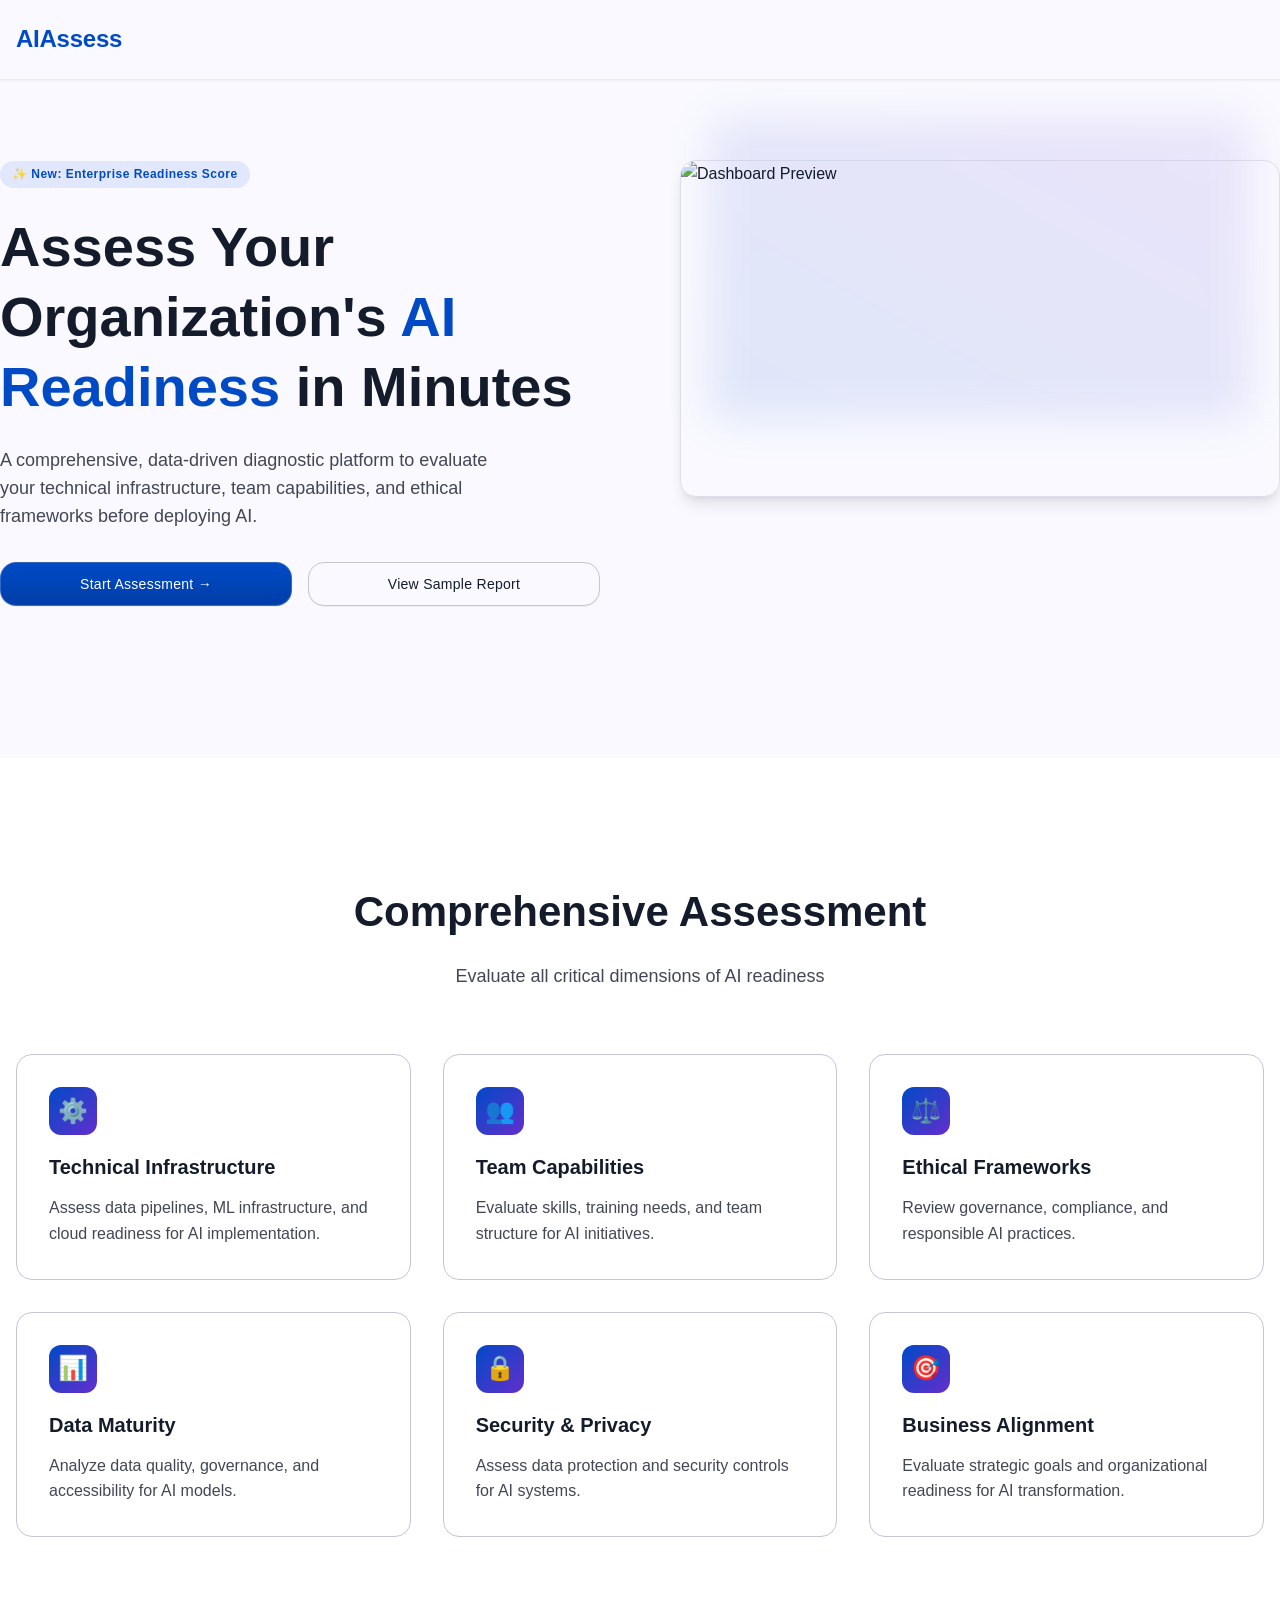
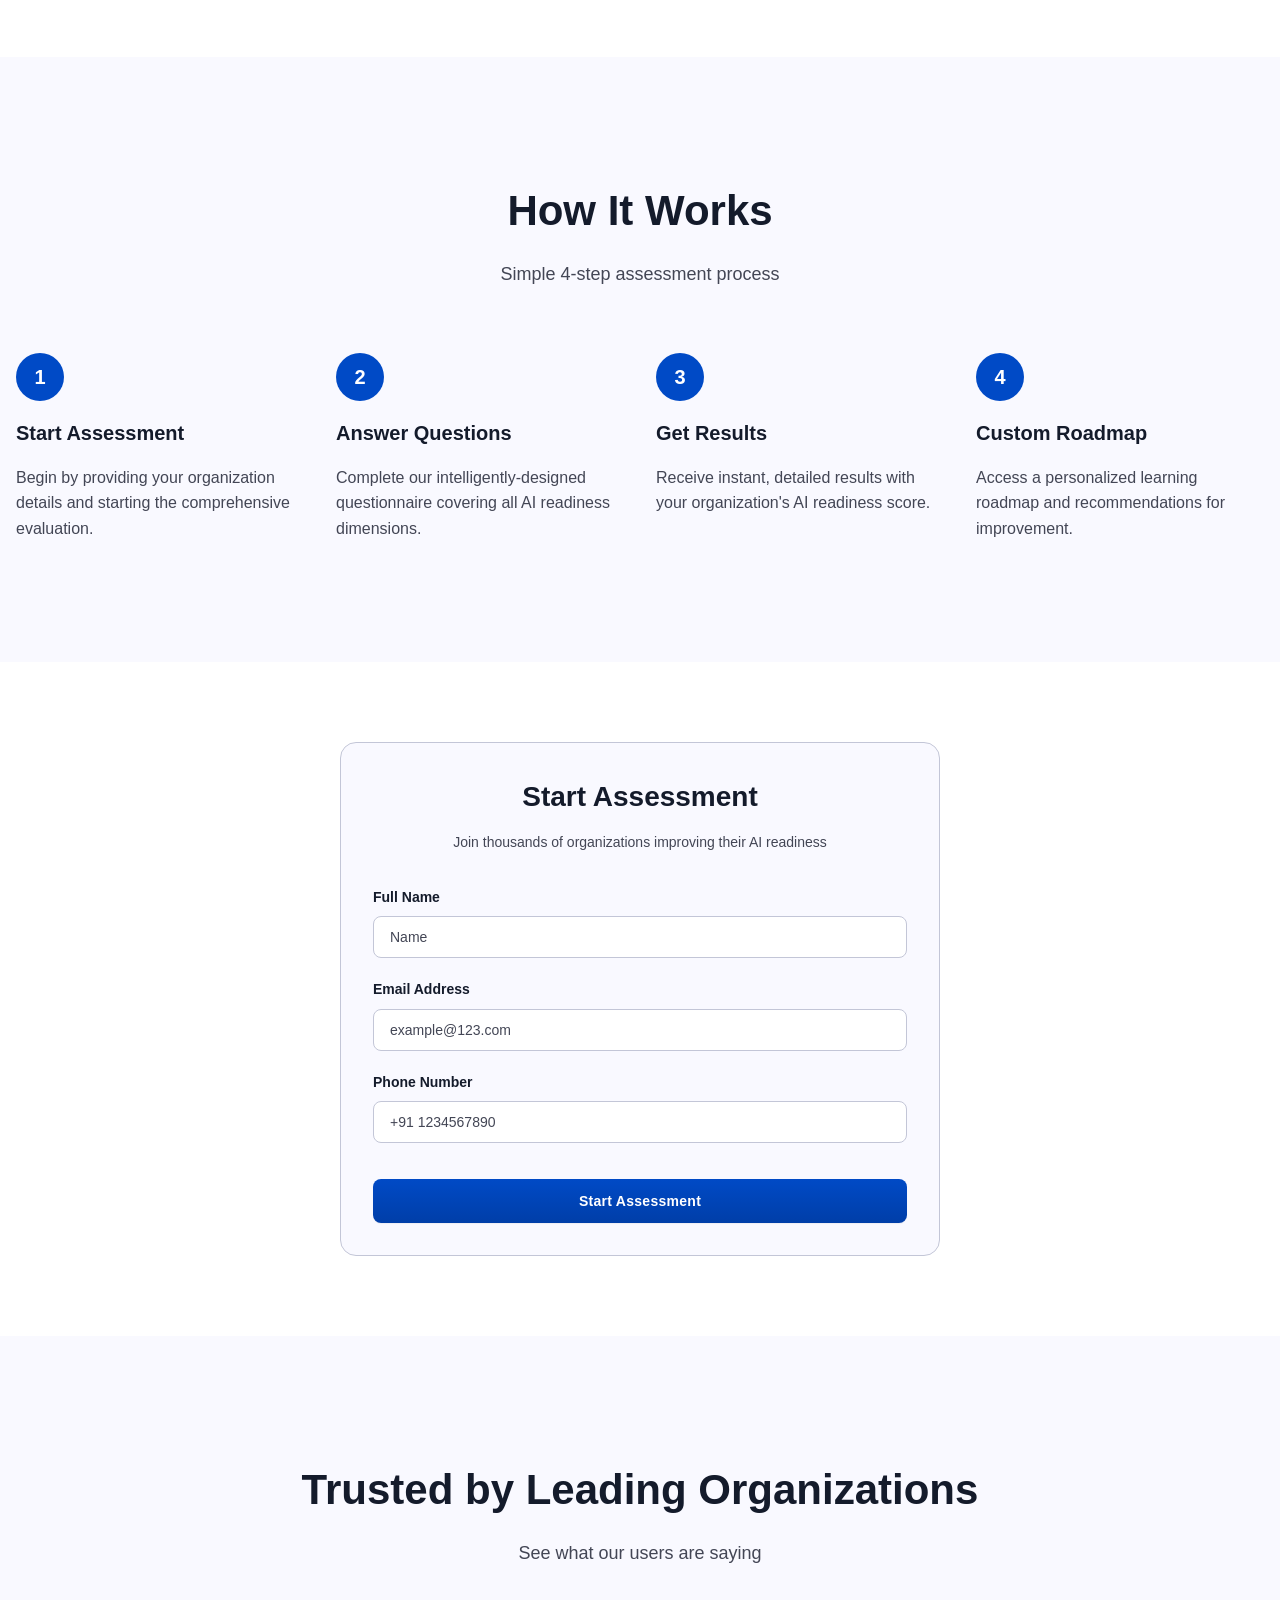
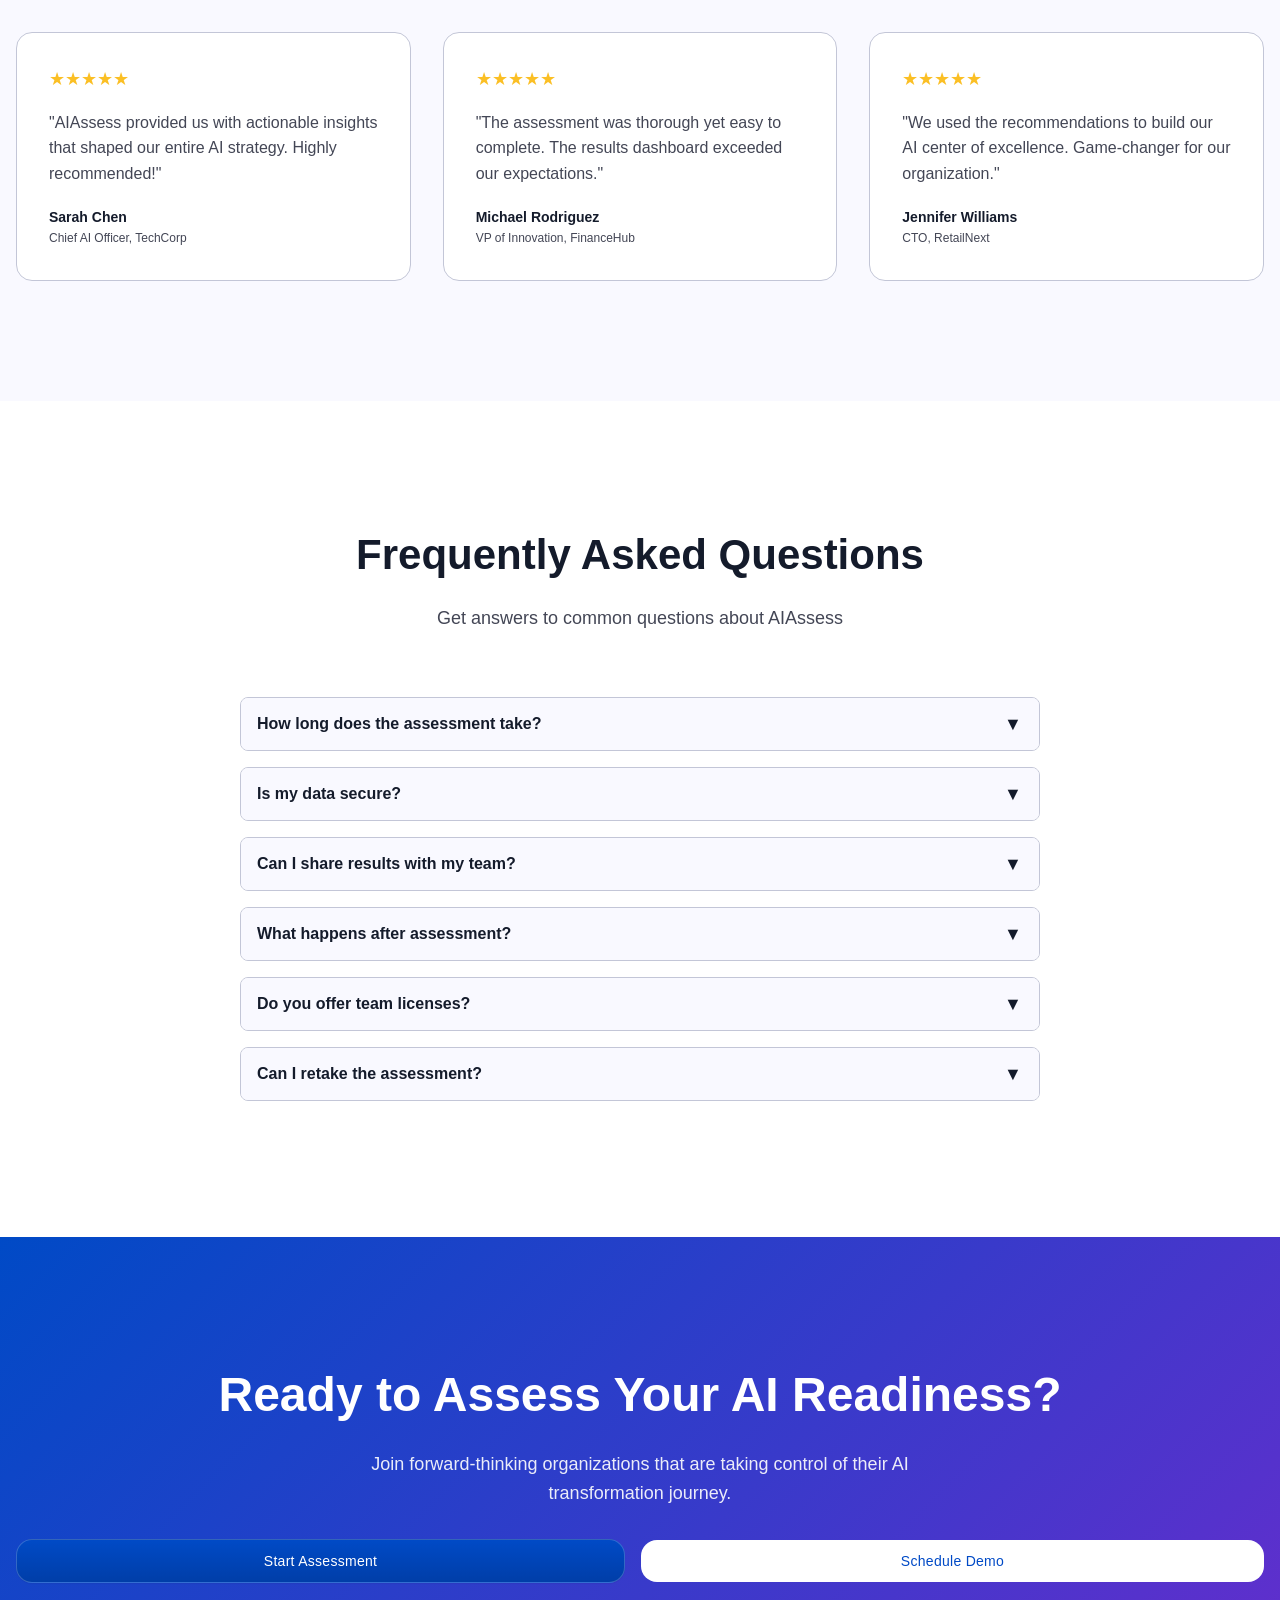
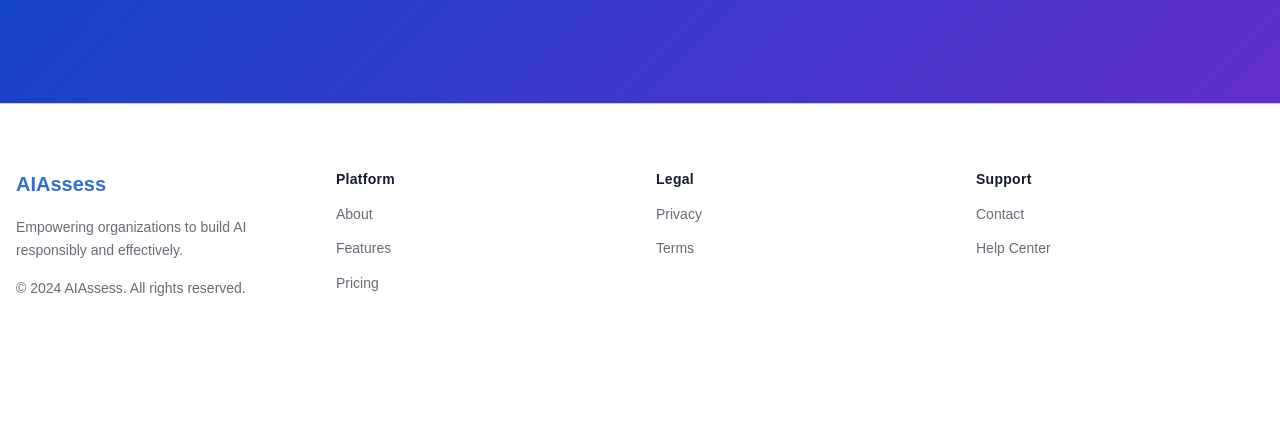
==== index.html @ b6bee6cc "Update index.html" ====
<!DOCTYPE html>
<html lang="en">
<head>
    <meta charset="UTF-8">
    <meta name="viewport" content="width=device-width, initial-scale=1.0">
    <title>AIAssess - AI Readiness Assessment Platform</title>
    <style>
        * {
            margin: 0;
            padding: 0;
            box-sizing: border-box;
        }

        :root {
            --primary: #004ac6;
            --primary-dark: #003ea8;
            --secondary: #632ecd;
            --text-dark: #141b2b;
            --text-muted: #434655;
            --bg-light: #f9f9ff;
            --bg-white: #ffffff;
            --border-light: #c3c6d7;
            --success: #10b981;
            --warning: #f59e0b;
            --error: #ef4444;
        }

        html {
            scroll-behavior: smooth;
        }

        body {
            font-family: -apple-system, BlinkMacSystemFont, 'Segoe UI', 'Inter', sans-serif;
            line-height: 1.6;
            color: var(--text-dark);
            background: linear-gradient(90deg, var(--bg-light) 0%, var(--bg-light) 100%), 
                        linear-gradient(90deg, var(--bg-white) 0%, var(--bg-white) 100%);
            overflow-x: hidden;
        }

        nav {
            position: fixed;
            top: 0;
            left: 0;
            right: 0;
            height: 80px;
            display: flex;
            align-items: center;
            justify-content: space-between;
            padding: 0 16px;
            background: rgba(249, 249, 255, 0.8);
            backdrop-filter: blur(12px);
            border-bottom: 1px solid rgba(195, 198, 215, 0.3);
            box-shadow: 0px 1px 2px 0px rgba(0, 0, 0, 0.05);
            z-index: 1000;
        }

        .nav-logo {
            font-size: 24px;
            font-weight: 700;
            color: var(--primary);
            text-decoration: none;
            letter-spacing: -0.24px;
        }

        .nav-menu-btn {
            background: none;
            border: none;
            width: 34px;
            height: 34px;
            cursor: pointer;
            display: flex;
            align-items: center;
            justify-content: center;
            padding: 8px;
        }

        .nav-menu-btn svg {
            width: 18px;
            height: 12px;
            stroke: var(--text-dark);
            stroke-width: 2;
        }

        @media (min-width: 768px) {
            .nav-menu-btn {
                display: none;
            }
        }

        .hero {
            padding-top: 140px;
            padding-bottom: 80px;
            max-width: 1280px;
            margin: 0 auto;
            display: flex;
            flex-direction: column;
            gap: 64px;
        }

        .hero-content {
            padding: 0 16px;
        }

        .hero-badge {
            display: inline-flex;
            align-items: center;
            gap: 8px;
            background: #e1e8fd;
            border-radius: 9999px;
            padding: 4px 12px;
            margin-bottom: 24px;
            font-size: 12px;
            font-weight: 600;
            color: var(--primary);
            letter-spacing: 0.48px;
        }

        .hero-title {
            font-size: 36px;
            font-weight: 700;
            line-height: 1.25;
            margin-bottom: 24px;
            color: var(--text-dark);
        }

        .hero-title .highlight {
            color: var(--primary);
        }

        .hero-description {
            font-size: 18px;
            line-height: 1.56;
            color: var(--text-muted);
            margin-bottom: 32px;
            max-width: 512px;
        }

        .hero-buttons {
            display: flex;
            flex-direction: column;
            gap: 16px;
            margin-bottom: 32px;
        }

        .btn {
            display: inline-flex;
            align-items: center;
            justify-content: center;
            gap: 8px;
            padding: 13px 24px;
            border-radius: 16px;
            font-size: 14px;
            font-weight: 500;
            border: none;
            cursor: pointer;
            text-decoration: none;
            transition: all 0.3s ease;
            letter-spacing: 0.28px;
            white-space: nowrap;
        }

        .btn-primary {
            background: linear-gradient(180deg, var(--primary) 0%, var(--primary-dark) 100%);
            color: white;
            border: 1px solid rgba(255, 255, 255, 0.2);
            box-shadow: 0px 1px 1px rgba(0, 0, 0, 0.05);
        }

        .btn-primary:hover {
            transform: translateY(-2px);
            box-shadow: 0px 4px 12px rgba(0, 74, 198, 0.3);
        }

        .btn-secondary {
            background: var(--bg-light);
            color: var(--text-dark);
            border: 1px solid var(--border-light);
            box-shadow: 0px 1px 1px rgba(0, 0, 0, 0.05);
        }

        .btn-secondary:hover {
            background: var(--bg-white);
            border-color: var(--primary);
        }

        .hero-preview {
            position: relative;
            padding: 0 16px;
        }

        .preview-blur {
            position: absolute;
            top: -40px;
            left: 50%;
            transform: translateX(-50%);
            width: 90%;
            height: 300px;
            background: linear-gradient(29.3deg, rgba(0, 74, 198, 0.1) 0%, rgba(99, 46, 205, 0.1) 100%);
            border-radius: 16px;
            filter: blur(20px);
            z-index: 0;
        }

        .preview-image {
            position: relative;
            z-index: 1;
            border: 1px solid rgba(195, 198, 215, 0.5);
            border-radius: 16px;
            overflow: hidden;
            box-shadow: 0px 10px 15px -3px rgba(0, 0, 0, 0.1),
                        0px 4px 6px -4px rgba(0, 0, 0, 0.1);
            width: 100%;
            aspect-ratio: 358 / 200.86;
        }

        .preview-image img {
            width: 100%;
            height: 100%;
            object-fit: cover;
        }

        @media (min-width: 768px) {
            .hero-title {
                font-size: 48px;
            }

            .hero-description {
                font-size: 18px;
            }

            .hero-buttons {
                flex-direction: row;
                width: 100%;
            }

            .btn {
                flex: 1;
            }

            .hero {
                padding-top: 160px;
                padding-bottom: 120px;
            }
        }

        @media (min-width: 1024px) {
            .hero-title {
                font-size: 56px;
            }

            .hero {
                flex-direction: row;
                gap: 80px;
                align-items: flex-start;
            }

            .hero-content {
                flex: 1;
                padding: 0;
            }

            .hero-preview {
                flex: 1;
                padding: 0;
            }
        }

        .features {
            padding: 80px 16px;
            max-width: 1280px;
            margin: 0 auto;
            background: var(--bg-white);
        }

        .section-title {
            font-size: 36px;
            font-weight: 700;
            text-align: center;
            margin-bottom: 16px;
            color: var(--text-dark);
        }

        .section-subtitle {
            font-size: 18px;
            color: var(--text-muted);
            text-align: center;
            margin-bottom: 64px;
        }

        .features-grid {
            display: grid;
            grid-template-columns: 1fr;
            gap: 32px;
        }

        .feature-card {
            padding: 32px;
            border: 1px solid var(--border-light);
            border-radius: 16px;
            background: var(--bg-white);
            transition: all 0.3s ease;
        }

        .feature-card:hover {
            border-color: var(--primary);
            box-shadow: 0px 10px 30px rgba(0, 74, 198, 0.15);
        }

        .feature-icon {
            width: 48px;
            height: 48px;
            background: linear-gradient(135deg, var(--primary) 0%, var(--secondary) 100%);
            border-radius: 12px;
            display: flex;
            align-items: center;
            justify-content: center;
            color: white;
            font-size: 24px;
            margin-bottom: 16px;
        }

        .feature-title {
            font-size: 20px;
            font-weight: 700;
            margin-bottom: 12px;
            color: var(--text-dark);
        }

        .feature-description {
            font-size: 16px;
            line-height: 1.6;
            color: var(--text-muted);
        }

        @media (min-width: 768px) {
            .features-grid {
                grid-template-columns: repeat(2, 1fr);
            }

            .section-title {
                font-size: 42px;
            }

            .features {
                padding: 120px 16px;
            }
        }

        @media (min-width: 1024px) {
            .features-grid {
                grid-template-columns: repeat(3, 1fr);
            }
        }

        .how-it-works {
            padding: 80px 16px;
            max-width: 1280px;
            margin: 0 auto;
            background: var(--bg-light);
        }

        .steps-grid {
            display: grid;
            grid-template-columns: 1fr;
            gap: 32px;
        }

        .step {
            display: flex;
            flex-direction: column;
            gap: 16px;
        }

        .step-number {
            display: flex;
            align-items: center;
            justify-content: center;
            width: 48px;
            height: 48px;
            background: var(--primary);
            color: white;
            font-weight: 700;
            font-size: 20px;
            border-radius: 50%;
        }

        .step-title {
            font-size: 20px;
            font-weight: 700;
            color: var(--text-dark);
        }

        .step-description {
            font-size: 16px;
            color: var(--text-muted);
            line-height: 1.6;
        }

        @media (min-width: 768px) {
            .steps-grid {
                grid-template-columns: repeat(2, 1fr);
            }

            .how-it-works {
                padding: 120px 16px;
            }
        }

        @media (min-width: 1024px) {
            .steps-grid {
                grid-template-columns: repeat(4, 1fr);
            }
        }

        .assessment-form-section {
            padding: 80px 16px;
            max-width: 1280px;
            margin: 0 auto;
            background: var(--bg-white);
        }

        .form-wrapper {
            background: var(--bg-light);
            border: 1px solid var(--border-light);
            border-radius: 16px;
            padding: 32px;
            max-width: 600px;
            margin: 0 auto;
        }

        .form-title {
            font-size: 28px;
            font-weight: 700;
            margin-bottom: 12px;
            color: var(--text-dark);
            text-align: center;
        }

        .form-description {
            font-size: 14px;
            color: var(--text-muted);
            text-align: center;
            margin-bottom: 32px;
        }

        .form-group {
            margin-bottom: 20px;
        }

        .form-label {
            display: block;
            font-size: 14px;
            font-weight: 600;
            margin-bottom: 8px;
            color: var(--text-dark);
        }

        .form-input {
            width: 100%;
            padding: 12px 16px;
            border: 1px solid var(--border-light);
            border-radius: 8px;
            font-size: 14px;
            font-family: inherit;
            transition: all 0.3s ease;
            background: var(--bg-white);
            color: var(--text-dark);
        }

        .form-input:focus {
            outline: none;
            border-color: var(--primary);
            box-shadow: 0 0 0 3px rgba(0, 74, 198, 0.1);
        }

        .form-input::placeholder {
            color: var(--text-muted);
        }

        .form-submit {
            width: 100%;
            padding: 14px 24px;
            background: linear-gradient(180deg, var(--primary) 0%, var(--primary-dark) 100%);
            color: white;
            border: none;
            border-radius: 8px;
            font-size: 14px;
            font-weight: 600;
            cursor: pointer;
            transition: all 0.3s ease;
            margin-top: 16px;
            letter-spacing: 0.28px;
        }

        .form-submit:hover:not(:disabled) {
            transform: translateY(-2px);
            box-shadow: 0px 4px 12px rgba(0, 74, 198, 0.3);
        }

        .form-submit:disabled {
            opacity: 0.6;
            cursor: not-allowed;
        }

        .form-message {
            margin-top: 20px;
            padding: 12px 16px;
            border-radius: 8px;
            text-align: center;
            font-size: 14px;
            display: none;
        }

        .form-message.success {
            background: #d1fae5;
            color: #065f46;
            border: 1px solid #6ee7b7;
            display: block;
        }

        .form-message.error {
            background: #fee2e2;
            color: #991b1b;
            border: 1px solid #fca5a5;
            display: block;
        }

        .testimonials {
            padding: 80px 16px;
            max-width: 1280px;
            margin: 0 auto;
            background: var(--bg-light);
        }

        .testimonials-grid {
            display: grid;
            grid-template-columns: 1fr;
            gap: 32px;
        }

        .testimonial-card {
            background: var(--bg-white);
            border: 1px solid var(--border-light);
            border-radius: 16px;
            padding: 32px;
        }

        .testimonial-stars {
            color: #fbbf24;
            font-size: 18px;
            margin-bottom: 16px;
        }

        .testimonial-text {
            font-size: 16px;
            line-height: 1.6;
            color: var(--text-muted);
            margin-bottom: 20px;
        }

        .testimonial-author {
            font-weight: 700;
            color: var(--text-dark);
            font-size: 14px;
        }

        .testimonial-role {
            font-size: 12px;
            color: var(--text-muted);
        }

        @media (min-width: 768px) {
            .testimonials-grid {
                grid-template-columns: repeat(2, 1fr);
            }

            .testimonials {
                padding: 120px 16px;
            }
        }

        @media (min-width: 1024px) {
            .testimonials-grid {
                grid-template-columns: repeat(3, 1fr);
            }
        }

        .faq {
            padding: 80px 16px;
            max-width: 1280px;
            margin: 0 auto;
            background: var(--bg-white);
        }

        .faq-grid {
            max-width: 800px;
            margin: 0 auto;
        }

        .faq-item {
            margin-bottom: 16px;
            border: 1px solid var(--border-light);
            border-radius: 8px;
            overflow: hidden;
        }

        .faq-question {
            width: 100%;
            padding: 16px;
            background: var(--bg-light);
            border: none;
            cursor: pointer;
            font-size: 16px;
            font-weight: 600;
            text-align: left;
            color: var(--text-dark);
            display: flex;
            justify-content: space-between;
            align-items: center;
            transition: all 0.3s ease;
        }

        .faq-question:hover {
            background: var(--bg-white);
            color: var(--primary);
        }

        .faq-toggle {
            width: 20px;
            height: 20px;
            display: flex;
            align-items: center;
            justify-content: center;
            font-size: 18px;
            transition: transform 0.3s ease;
        }

        .faq-item.open .faq-toggle {
            transform: rotate(180deg);
        }

        .faq-answer {
            padding: 0 16px;
            max-height: 0;
            overflow: hidden;
            transition: max-height 0.3s ease;
            background: var(--bg-white);
        }

        .faq-item.open .faq-answer {
            padding: 16px;
            max-height: 500px;
        }

        .faq-answer p {
            color: var(--text-muted);
            line-height: 1.6;
            font-size: 14px;
        }

        @media (min-width: 768px) {
            .faq {
                padding: 120px 16px;
            }
        }

        .final-cta {
            padding: 80px 16px;
            background: linear-gradient(135deg, var(--primary) 0%, var(--secondary) 100%);
            color: white;
            text-align: center;
        }

        .cta-title {
            font-size: 42px;
            font-weight: 700;
            margin-bottom: 16px;
        }

        .cta-description {
            font-size: 18px;
            margin-bottom: 32px;
            opacity: 0.9;
            max-width: 600px;
            margin-left: auto;
            margin-right: auto;
        }

        .cta-buttons {
            display: flex;
            flex-direction: column;
            gap: 16px;
            justify-content: center;
            align-items: center;
        }

        .btn-white {
            background: white;
            color: var(--primary);
            padding: 13px 32px;
        }

        .btn-white:hover {
            background: var(--bg-light);
        }

        @media (min-width: 768px) {
            .cta-buttons {
                flex-direction: row;
            }

            .final-cta {
                padding: 120px 16px;
            }

            .cta-title {
                font-size: 48px;
            }
        }

        footer {
            background: white;
            border-top: 1px solid var(--border-light);
            padding: 64px 16px;
        }

        .footer-container {
            max-width: 1280px;
            margin: 0 auto;
        }

        .footer-grid {
            display: grid;
            grid-template-columns: 1fr;
            gap: 32px;
            margin-bottom: 32px;
        }

        .footer-column h4 {
            font-size: 14px;
            font-weight: 700;
            color: var(--text-dark);
            margin-bottom: 12px;
            letter-spacing: 0.28px;
        }

        .footer-link {
            display: block;
            color: var(--text-muted);
            text-decoration: none;
            font-size: 14px;
            margin-bottom: 12px;
            opacity: 0.8;
            transition: all 0.3s ease;
        }

        .footer-link:hover {
            color: var(--primary);
        }

        .footer-company {
            margin-bottom: 32px;
        }

        .footer-logo {
            font-size: 20px;
            font-weight: 700;
            color: var(--primary);
            margin-bottom: 16px;
            opacity: 0.8;
        }

        .footer-description {
            font-size: 14px;
            color: var(--text-muted);
            opacity: 0.8;
            line-height: 1.6;
        }

        .footer-copyright {
            font-size: 14px;
            color: var(--text-muted);
            opacity: 0.8;
            margin-top: 16px;
        }

        @media (min-width: 768px) {
            .footer-grid {
                grid-template-columns: repeat(4, 1fr);
            }

            .footer-company {
                grid-column: 1;
            }

            footer {
                padding: 64px 16px;
            }
        }

        @media (max-width: 767px) {
            body {
                font-size: 14px;
            }

            .section-title {
                font-size: 28px;
            }

            .section-subtitle {
                font-size: 16px;
            }

            .feature-card,
            .testimonial-card {
                padding: 24px;
            }
        }
    </style>
</head>
<body>
    <nav>
        <a href="#" class="nav-logo">AIAssess</a>
        <button class="nav-menu-btn" onclick="toggleMenu()">
            <svg viewBox="0 0 24 24" fill="none" xmlns="http://www.w3.org/2000/svg">
                <path d="M3 6h18" stroke="currentColor"/>
                <path d="M3 12h18" stroke="currentColor"/>
                <path d="M3 18h18" stroke="currentColor"/>
            </svg>
        </button>
    </nav>

    <section class="hero">
        <div class="hero-content">
            <div class="hero-badge">
                ✨ New: Enterprise Readiness Score
            </div>
            <h1 class="hero-title">
                Assess Your Organization's <span class="highlight">AI Readiness</span> in Minutes
            </h1>
            <p class="hero-description">
                A comprehensive, data-driven diagnostic platform to evaluate your technical infrastructure, team capabilities, and ethical frameworks before deploying AI.
            </p>
            <div class="hero-buttons">
                <button class="btn btn-primary" onclick="scrollToForm()">
                    Start Assessment →
                </button>
                <button class="btn btn-secondary">View Sample Report</button>
            </div>
        </div>
        <div class="hero-preview">
            <div class="preview-blur"></div>
            <div class="preview-image">
                <img src="https://www.figma.com/api/mcp/asset/4d0fa0c1-a192-45c7-82ce-82b84a776b13.png" alt="Dashboard Preview" loading="lazy">
            </div>
        </div>
    </section>

    <section class="features">
        <h2 class="section-title">Comprehensive Assessment</h2>
        <p class="section-subtitle">Evaluate all critical dimensions of AI readiness</p>
        <div class="features-grid">
            <div class="feature-card">
                <div class="feature-icon">⚙️</div>
                <h3 class="feature-title">Technical Infrastructure</h3>
                <p class="feature-description">Assess data pipelines, ML infrastructure, and cloud readiness for AI implementation.</p>
            </div>
            <div class="feature-card">
                <div class="feature-icon">👥</div>
                <h3 class="feature-title">Team Capabilities</h3>
                <p class="feature-description">Evaluate skills, training needs, and team structure for AI initiatives.</p>
            </div>
            <div class="feature-card">
                <div class="feature-icon">⚖️</div>
                <h3 class="feature-title">Ethical Frameworks</h3>
                <p class="feature-description">Review governance, compliance, and responsible AI practices.</p>
            </div>
            <div class="feature-card">
                <div class="feature-icon">📊</div>
                <h3 class="feature-title">Data Maturity</h3>
                <p class="feature-description">Analyze data quality, governance, and accessibility for AI models.</p>
            </div>
            <div class="feature-card">
                <div class="feature-icon">🔒</div>
                <h3 class="feature-title">Security & Privacy</h3>
                <p class="feature-description">Assess data protection and security controls for AI systems.</p>
            </div>
            <div class="feature-card">
                <div class="feature-icon">🎯</div>
                <h3 class="feature-title">Business Alignment</h3>
                <p class="feature-description">Evaluate strategic goals and organizational readiness for AI transformation.</p>
            </div>
        </div>
    </section>

    <section class="how-it-works">
        <h2 class="section-title">How It Works</h2>
        <p class="section-subtitle">Simple 4-step assessment process</p>
        <div class="steps-grid">
            <div class="step">
                <div class="step-number">1</div>
                <h3 class="step-title">Start Assessment</h3>
                <p class="step-description">Begin by providing your organization details and starting the comprehensive evaluation.</p>
            </div>
            <div class="step">
                <div class="step-number">2</div>
                <h3 class="step-title">Answer Questions</h3>
                <p class="step-description">Complete our intelligently-designed questionnaire covering all AI readiness dimensions.</p>
            </div>
            <div class="step">
                <div class="step-number">3</div>
                <h3 class="step-title">Get Results</h3>
                <p class="step-description">Receive instant, detailed results with your organization's AI readiness score.</p>
            </div>
            <div class="step">
                <div class="step-number">4</div>
                <h3 class="step-title">Custom Roadmap</h3>
                <p class="step-description">Access a personalized learning roadmap and recommendations for improvement.</p>
            </div>
        </div>
    </section>

    <section class="assessment-form-section" id="assessment-form">
        <div class="form-wrapper">
            <h2 class="form-title">Start Assessment</h2>
            <p class="form-description">Join thousands of organizations improving their AI readiness</p>
            <form id="assessmentForm" onsubmit="handleFormSubmit(event)">
                <div class="form-group">
                    <label for="name" class="form-label">Full Name</label>
                    <input 
                        type="text" 
                        id="name" 
                        name="name" 
                        class="form-input" 
                        placeholder="Name" 
                        required
                    >
                </div>
                <div class="form-group">
                    <label for="email" class="form-label">Email Address</label>
                    <input 
                        type="email" 
                        id="email" 
                        name="email" 
                        class="form-input" 
                        placeholder="example@123.com" 
                        required
                    >
                </div>
                <div class="form-group">
                    <label for="phone" class="form-label">Phone Number</label>
                    <input 
                        type="tel" 
                        id="phone" 
                        name="phone" 
                        class="form-input" 
                        placeholder="+91 1234567890" 
                        required
                    >
                </div>
                <button type="submit" class="btn btn-primary form-submit" id="submitBtn">
                    Start Assessment
                </button>
            </form>
            <div class="form-message" id="formMessage"></div>
        </div>
    </section>

    <section class="testimonials">
        <h2 class="section-title">Trusted by Leading Organizations</h2>
        <p class="section-subtitle">See what our users are saying</p>
        <div class="testimonials-grid">
            <div class="testimonial-card">
                <div class="testimonial-stars">★★★★★</div>
                <p class="testimonial-text">"AIAssess provided us with actionable insights that shaped our entire AI strategy. Highly recommended!"</p>
                <div class="testimonial-author">Sarah Chen</div>
                <div class="testimonial-role">Chief AI Officer, TechCorp</div>
            </div>
            <div class="testimonial-card">
                <div class="testimonial-stars">★★★★★</div>
                <p class="testimonial-text">"The assessment was thorough yet easy to complete. The results dashboard exceeded our expectations."</p>
                <div class="testimonial-author">Michael Rodriguez</div>
                <div class="testimonial-role">VP of Innovation, FinanceHub</div>
            </div>
            <div class="testimonial-card">
                <div class="testimonial-stars">★★★★★</div>
                <p class="testimonial-text">"We used the recommendations to build our AI center of excellence. Game-changer for our organization."</p>
                <div class="testimonial-author">Jennifer Williams</div>
                <div class="testimonial-role">CTO, RetailNext</div>
            </div>
        </div>
    </section>

    <section class="faq">
        <h2 class="section-title">Frequently Asked Questions</h2>
        <p class="section-subtitle">Get answers to common questions about AIAssess</p>
        <div class="faq-grid">
            <div class="faq-item">
                <button class="faq-question" onclick="toggleFAQ(this)">
                    <span>How long does the assessment take?</span>
                    <span class="faq-toggle">▼</span>
                </button>
                <div class="faq-answer">
                    <p>The assessment typically takes 15-20 minutes to complete. You can save your progress and resume later if needed.</p>
                </div>
            </div>
            <div class="faq-item">
                <button class="faq-question" onclick="toggleFAQ(this)">
                    <span>Is my data secure?</span>
                    <span class="faq-toggle">▼</span>
                </button>
                <div class="faq-answer">
                    <p>Yes, we use enterprise-grade encryption and comply with GDPR, CCPA, and other data protection regulations.</p>
                </div>
            </div>
            <div class="faq-item">
                <button class="faq-question" onclick="toggleFAQ(this)">
                    <span>Can I share results with my team?</span>
                    <span class="faq-toggle">▼</span>
                </button>
                <div class="faq-answer">
                    <p>Absolutely! You can share your results, detailed reports, and recommendations with your entire organization.</p>
                </div>
            </div>
            <div class="faq-item">
                <button class="faq-question" onclick="toggleFAQ(this)">
                    <span>What happens after assessment?</span>
                    <span class="faq-toggle">▼</span>
                </button>
                <div class="faq-answer">
                    <p>You'll receive a personalized learning roadmap with specific recommendations and resources to improve your AI readiness score.</p>
                </div>
            </div>
            <div class="faq-item">
                <button class="faq-question" onclick="toggleFAQ(this)">
                    <span>Do you offer team licenses?</span>
                    <span class="faq-toggle">▼</span>
                </button>
                <div class="faq-answer">
                    <p>Yes! We offer team and enterprise licenses with advanced features and dedicated support.</p>
                </div>
            </div>
            <div class="faq-item">
                <button class="faq-question" onclick="toggleFAQ(this)">
                    <span>Can I retake the assessment?</span>
                    <span class="faq-toggle">▼</span>
                </button>
                <div class="faq-answer">
                    <p>Yes, you can retake the assessment anytime to track your progress and improvements over time.</p>
                </div>
            </div>
        </div>
    </section>

    <section class="final-cta">
        <h2 class="cta-title">Ready to Assess Your AI Readiness?</h2>
        <p class="cta-description">Join forward-thinking organizations that are taking control of their AI transformation journey.</p>
        <div class="cta-buttons">
            <button class="btn btn-primary" onclick="scrollToForm()">Start Assessment</button>
            <button class="btn btn-white">Schedule Demo</button>
        </div>
    </section>

    <footer>
        <div class="footer-container">
            <div class="footer-grid">
                <div class="footer-company">
                    <div class="footer-logo">AIAssess</div>
                    <p class="footer-description">Empowering organizations to build AI responsibly and effectively.</p>
                    <p class="footer-copyright">© 2024 AIAssess. All rights reserved.</p>
                </div>
                <div class="footer-column">
                    <h4>Platform</h4>
                    <a href="#" class="footer-link">About</a>
                    <a href="#" class="footer-link">Features</a>
                    <a href="#" class="footer-link">Pricing</a>
                </div>
                <div class="footer-column">
                    <h4>Legal</h4>
                    <a href="#" class="footer-link">Privacy</a>
                    <a href="#" class="footer-link">Terms</a>
                </div>
                <div class="footer-column">
                    <h4>Support</h4>
                    <a href="#" class="footer-link">Contact</a>
                    <a href="#" class="footer-link">Help Center</a>
                </div>
            </div>
        </div>
    </footer>

    <script>
        const SCRIPT_URL = 'https://script.google.com/macros/s/AKfycbwdDyTTjcw_TAHNvk2tgKCseFtQ6eg_lmTW14yWS78pgaXhoK9hWSeKgK_BIMiziX5-/exec';

        function toggleMenu() {
            console.log('Menu toggled');
        }

        function scrollToForm() {
            const formSection = document.getElementById('assessment-form');
            formSection.scrollIntoView({ behavior: 'smooth' });
        }

        function handleFormSubmit(event) {
            event.preventDefault();

            const name = document.getElementById('name').value.trim();
            const email = document.getElementById('email').value.trim();
            const phone = document.getElementById('phone').value.trim();
            const submitBtn = document.getElementById('submitBtn');

            if (!name || !email || !phone) {
                showError('Please fill in all fields');
                return;
            }

            const emailRegex = /^[^\s@]+@[^\s@]+\.[^\s@]+$/;
            if (!emailRegex.test(email)) {
                showError('Please enter a valid email address');
                return;
            }

            submitBtn.disabled = true;
            submitBtn.textContent = 'Submitting...';

            const formData = new URLSearchParams({
                name: name,
                email: email,
                phone: phone
            });

            fetch(SCRIPT_URL, {
                method: 'POST',
                headers: {
                    'Content-Type': 'application/x-www-form-urlencoded;charset=UTF-8'
                },
                body: formData
            })
            .then(async (response) => {
                const text = await response.text();
                let data;

                try {
                    data = JSON.parse(text);
                } catch (error) {
                    data = { success: false, message: text };
                }

                if (!response.ok || !data.success) {
                    throw new Error(data.message || 'Submission failed');
                }

                return data;
            })
            .then(() => {
                showSuccess('Login successful!');
                document.getElementById('assessmentForm').reset();
            })
            .catch((error) => {
                showError(error.message || 'Network error. Please try again.');
            })
            .finally(() => {
                submitBtn.disabled = false;
                submitBtn.textContent = 'Start Assessment';
            });
        }

        function showSuccess(message = 'Login successful!') {
            const formMessage = document.getElementById('formMessage');
            formMessage.className = 'form-message success';
            formMessage.textContent = '✓ ' + message;
        }

        function showError(message) {
            const formMessage = document.getElementById('formMessage');
            formMessage.className = 'form-message error';
            formMessage.textContent = '✗ ' + message;
        }

        function resetForm() {
            document.getElementById('assessmentForm').reset();
            document.getElementById('formMessage').className = 'form-message';
            const submitBtn = document.getElementById('submitBtn');
            submitBtn.disabled = false;
            submitBtn.textContent = 'Start Assessment';
        }

        function toggleFAQ(element) {
            const faqItem = element.closest('.faq-item');
            faqItem.classList.toggle('open');
        }

        document.querySelectorAll('a[href^="#"]').forEach(anchor => {
            anchor.addEventListener('click', function (e) {
                const href = this.getAttribute('href');
                if (href !== '#') {
                    e.preventDefault();
                    const target = document.querySelector(href);
                    if (target) {
                        target.scrollIntoView({ behavior: 'smooth' });
                    }
                }
            });
        });

        window.addEventListener('scroll', () => {
            const nav = document.querySelector('nav');
            if (window.scrollY > 10) {
                nav.style.boxShadow = '0px 4px 12px rgba(0, 0, 0, 0.1)';
            } else {
                nav.style.boxShadow = '0px 1px 2px 0px rgba(0, 0, 0, 0.05)';
            }
        });
    </script>
</body>
</html>
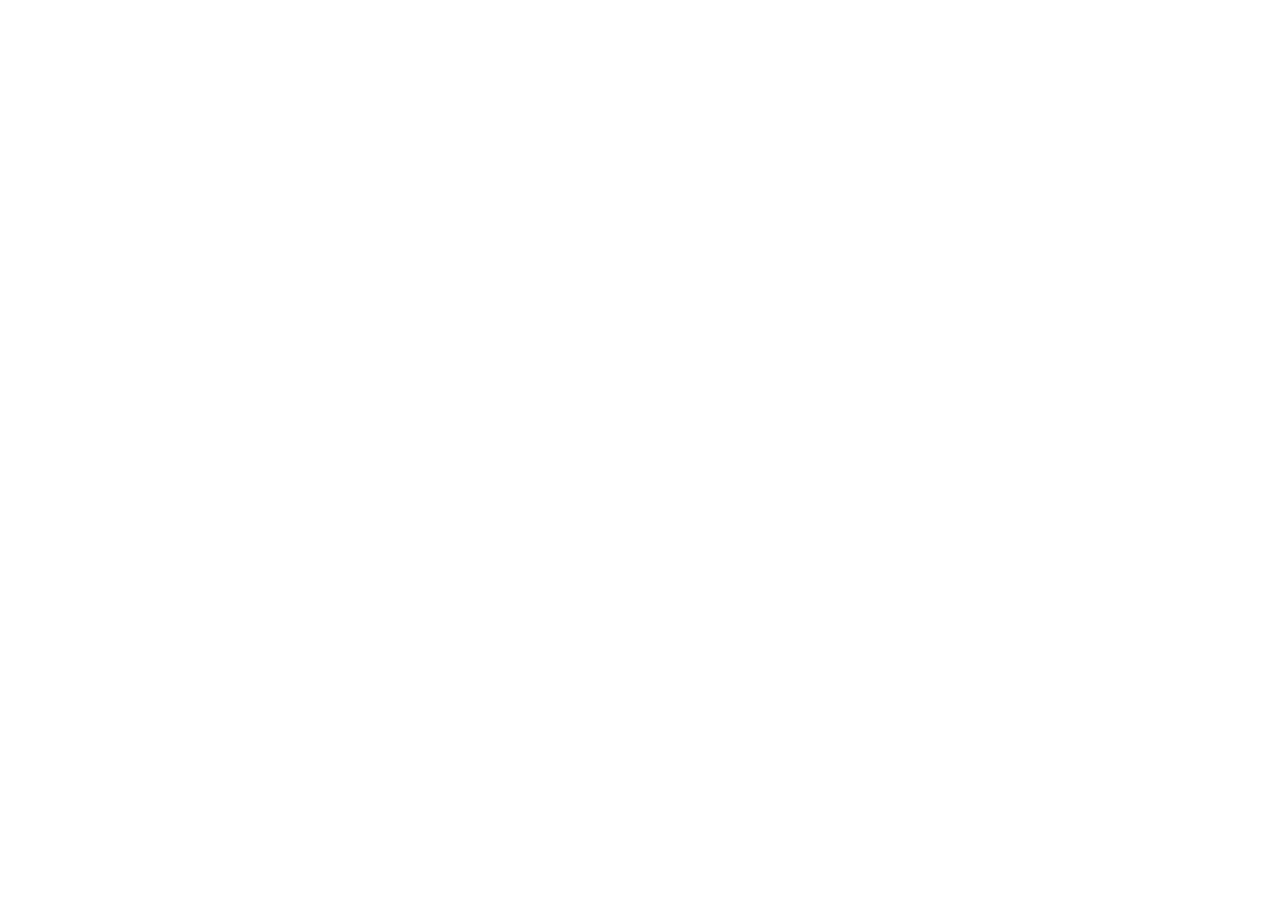
==== commit eeab57c5: "Fix: prevent Start Assessment wiring from intercepting form submit; save user details and redirect t" ====
--- a/index.html
+++ b/index.html
@@ -225,993 +225,4 @@
                 font-size: 48px;
             }
 
-            .hero-description {
-                font-size: 18px;
-            }
-
-            .hero-buttons {
-                flex-direction: row;
-                width: 100%;
-            }
-
-            .btn {
-                flex: 1;
-            }
-
-            .hero {
-                padding-top: 160px;
-                padding-bottom: 120px;
-            }
-        }
-
-        @media (min-width: 1024px) {
-            .hero-title {
-                font-size: 56px;
-            }
-
-            .hero {
-                flex-direction: row;
-                gap: 80px;
-                align-items: flex-start;
-            }
-
-            .hero-content {
-                flex: 1;
-                padding: 0;
-            }
-
-            .hero-preview {
-                flex: 1;
-                padding: 0;
-            }
-        }
-
-        .features {
-            padding: 80px 16px;
-            max-width: 1280px;
-            margin: 0 auto;
-            background: var(--bg-white);
-        }
-
-        .section-title {
-            font-size: 36px;
-            font-weight: 700;
-            text-align: center;
-            margin-bottom: 16px;
-            color: var(--text-dark);
-        }
-
-        .section-subtitle {
-            font-size: 18px;
-            color: var(--text-muted);
-            text-align: center;
-            margin-bottom: 64px;
-        }
-
-        .features-grid {
-            display: grid;
-            grid-template-columns: 1fr;
-            gap: 32px;
-        }
-
-        .feature-card {
-            padding: 32px;
-            border: 1px solid var(--border-light);
-            border-radius: 16px;
-            background: var(--bg-white);
-            transition: all 0.3s ease;
-        }
-
-        .feature-card:hover {
-            border-color: var(--primary);
-            box-shadow: 0px 10px 30px rgba(0, 74, 198, 0.15);
-        }
-
-        .feature-icon {
-            width: 48px;
-            height: 48px;
-            background: linear-gradient(135deg, var(--primary) 0%, var(--secondary) 100%);
-            border-radius: 12px;
-            display: flex;
-            align-items: center;
-            justify-content: center;
-            color: white;
-            font-size: 24px;
-            margin-bottom: 16px;
-        }
-
-        .feature-title {
-            font-size: 20px;
-            font-weight: 700;
-            margin-bottom: 12px;
-            color: var(--text-dark);
-        }
-
-        .feature-description {
-            font-size: 16px;
-            line-height: 1.6;
-            color: var(--text-muted);
-        }
-
-        @media (min-width: 768px) {
-            .features-grid {
-                grid-template-columns: repeat(2, 1fr);
-            }
-
-            .section-title {
-                font-size: 42px;
-            }
-
-            .features {
-                padding: 120px 16px;
-            }
-        }
-
-        @media (min-width: 1024px) {
-            .features-grid {
-                grid-template-columns: repeat(3, 1fr);
-            }
-        }
-
-        .how-it-works {
-            padding: 80px 16px;
-            max-width: 1280px;
-            margin: 0 auto;
-            background: var(--bg-light);
-        }
-
-        .steps-grid {
-            display: grid;
-            grid-template-columns: 1fr;
-            gap: 32px;
-        }
-
-        .step {
-            display: flex;
-            flex-direction: column;
-            gap: 16px;
-        }
-
-        .step-number {
-            display: flex;
-            align-items: center;
-            justify-content: center;
-            width: 48px;
-            height: 48px;
-            background: var(--primary);
-            color: white;
-            font-weight: 700;
-            font-size: 20px;
-            border-radius: 50%;
-        }
-
-        .step-title {
-            font-size: 20px;
-            font-weight: 700;
-            color: var(--text-dark);
-        }
-
-        .step-description {
-            font-size: 16px;
-            color: var(--text-muted);
-            line-height: 1.6;
-        }
-
-        @media (min-width: 768px) {
-            .steps-grid {
-                grid-template-columns: repeat(2, 1fr);
-            }
-
-            .how-it-works {
-                padding: 120px 16px;
-            }
-        }
-
-        @media (min-width: 1024px) {
-            .steps-grid {
-                grid-template-columns: repeat(4, 1fr);
-            }
-        }
-
-        .assessment-form-section {
-            padding: 80px 16px;
-            max-width: 1280px;
-            margin: 0 auto;
-            background: var(--bg-white);
-        }
-
-        .form-wrapper {
-            background: var(--bg-light);
-            border: 1px solid var(--border-light);
-            border-radius: 16px;
-            padding: 32px;
-            max-width: 600px;
-            margin: 0 auto;
-        }
-
-        .form-title {
-            font-size: 28px;
-            font-weight: 700;
-            margin-bottom: 12px;
-            color: var(--text-dark);
-            text-align: center;
-        }
-
-        .form-description {
-            font-size: 14px;
-            color: var(--text-muted);
-            text-align: center;
-            margin-bottom: 32px;
-        }
-
-        .form-group {
-            margin-bottom: 20px;
-        }
-
-        .form-label {
-            display: block;
-            font-size: 14px;
-            font-weight: 600;
-            margin-bottom: 8px;
-            color: var(--text-dark);
-        }
-
-        .form-input {
-            width: 100%;
-            padding: 12px 16px;
-            border: 1px solid var(--border-light);
-            border-radius: 8px;
-            font-size: 14px;
-            font-family: inherit;
-            transition: all 0.3s ease;
-            background: var(--bg-white);
-            color: var(--text-dark);
-        }
-
-        .form-input:focus {
-            outline: none;
-            border-color: var(--primary);
-            box-shadow: 0 0 0 3px rgba(0, 74, 198, 0.1);
-        }
-
-        .form-input::placeholder {
-            color: var(--text-muted);
-        }
-
-        .form-submit {
-            width: 100%;
-            padding: 14px 24px;
-            background: linear-gradient(180deg, var(--primary) 0%, var(--primary-dark) 100%);
-            color: white;
-            border: none;
-            border-radius: 8px;
-            font-size: 14px;
-            font-weight: 600;
-            cursor: pointer;
-            transition: all 0.3s ease;
-            margin-top: 16px;
-            letter-spacing: 0.28px;
-        }
-
-        .form-submit:hover:not(:disabled) {
-            transform: translateY(-2px);
-            box-shadow: 0px 4px 12px rgba(0, 74, 198, 0.3);
-        }
-
-        .form-submit:disabled {
-            opacity: 0.6;
-            cursor: not-allowed;
-        }
-
-        .form-message {
-            margin-top: 20px;
-            padding: 12px 16px;
-            border-radius: 8px;
-            text-align: center;
-            font-size: 14px;
-            display: none;
-        }
-
-        .form-message.success {
-            background: #d1fae5;
-            color: #065f46;
-            border: 1px solid #6ee7b7;
-            display: block;
-        }
-
-        .form-message.error {
-            background: #fee2e2;
-            color: #991b1b;
-            border: 1px solid #fca5a5;
-            display: block;
-        }
-
-        .testimonials {
-            padding: 80px 16px;
-            max-width: 1280px;
-            margin: 0 auto;
-            background: var(--bg-light);
-        }
-
-        .testimonials-grid {
-            display: grid;
-            grid-template-columns: 1fr;
-            gap: 32px;
-        }
-
-        .testimonial-card {
-            background: var(--bg-white);
-            border: 1px solid var(--border-light);
-            border-radius: 16px;
-            padding: 32px;
-        }
-
-        .testimonial-stars {
-            color: #fbbf24;
-            font-size: 18px;
-            margin-bottom: 16px;
-        }
-
-        .testimonial-text {
-            font-size: 16px;
-            line-height: 1.6;
-            color: var(--text-muted);
-            margin-bottom: 20px;
-        }
-
-        .testimonial-author {
-            font-weight: 700;
-            color: var(--text-dark);
-            font-size: 14px;
-        }
-
-        .testimonial-role {
-            font-size: 12px;
-            color: var(--text-muted);
-        }
-
-        @media (min-width: 768px) {
-            .testimonials-grid {
-                grid-template-columns: repeat(2, 1fr);
-            }
-
-            .testimonials {
-                padding: 120px 16px;
-            }
-        }
-
-        @media (min-width: 1024px) {
-            .testimonials-grid {
-                grid-template-columns: repeat(3, 1fr);
-            }
-        }
-
-        .faq {
-            padding: 80px 16px;
-            max-width: 1280px;
-            margin: 0 auto;
-            background: var(--bg-white);
-        }
-
-        .faq-grid {
-            max-width: 800px;
-            margin: 0 auto;
-        }
-
-        .faq-item {
-            margin-bottom: 16px;
-            border: 1px solid var(--border-light);
-            border-radius: 8px;
-            overflow: hidden;
-        }
-
-        .faq-question {
-            width: 100%;
-            padding: 16px;
-            background: var(--bg-light);
-            border: none;
-            cursor: pointer;
-            font-size: 16px;
-            font-weight: 600;
-            text-align: left;
-            color: var(--text-dark);
-            display: flex;
-            justify-content: space-between;
-            align-items: center;
-            transition: all 0.3s ease;
-        }
-
-        .faq-question:hover {
-            background: var(--bg-white);
-            color: var(--primary);
-        }
-
-        .faq-toggle {
-            width: 20px;
-            height: 20px;
-            display: flex;
-            align-items: center;
-            justify-content: center;
-            font-size: 18px;
-            transition: transform 0.3s ease;
-        }
-
-        .faq-item.open .faq-toggle {
-            transform: rotate(180deg);
-        }
-
-        .faq-answer {
-            padding: 0 16px;
-            max-height: 0;
-            overflow: hidden;
-            transition: max-height 0.3s ease;
-            background: var(--bg-white);
-        }
-
-        .faq-item.open .faq-answer {
-            padding: 16px;
-            max-height: 500px;
-        }
-
-        .faq-answer p {
-            color: var(--text-muted);
-            line-height: 1.6;
-            font-size: 14px;
-        }
-
-        @media (min-width: 768px) {
-            .faq {
-                padding: 120px 16px;
-            }
-        }
-
-        .final-cta {
-            padding: 80px 16px;
-            background: linear-gradient(135deg, var(--primary) 0%, var(--secondary) 100%);
-            color: white;
-            text-align: center;
-        }
-
-        .cta-title {
-            font-size: 42px;
-            font-weight: 700;
-            margin-bottom: 16px;
-        }
-
-        .cta-description {
-            font-size: 18px;
-            margin-bottom: 32px;
-            opacity: 0.9;
-            max-width: 600px;
-            margin-left: auto;
-            margin-right: auto;
-        }
-
-        .cta-buttons {
-            display: flex;
-            flex-direction: column;
-            gap: 16px;
-            justify-content: center;
-            align-items: center;
-        }
-
-        .btn-white {
-            background: white;
-            color: var(--primary);
-            padding: 13px 32px;
-        }
-
-        .btn-white:hover {
-            background: var(--bg-light);
-        }
-
-        @media (min-width: 768px) {
-            .cta-buttons {
-                flex-direction: row;
-            }
-
-            .final-cta {
-                padding: 120px 16px;
-            }
-
-            .cta-title {
-                font-size: 48px;
-            }
-        }
-
-        footer {
-            background: white;
-            border-top: 1px solid var(--border-light);
-            padding: 64px 16px;
-        }
-
-        .footer-container {
-            max-width: 1280px;
-            margin: 0 auto;
-        }
-
-        .footer-grid {
-            display: grid;
-            grid-template-columns: 1fr;
-            gap: 32px;
-            margin-bottom: 32px;
-        }
-
-        .footer-column h4 {
-            font-size: 14px;
-            font-weight: 700;
-            color: var(--text-dark);
-            margin-bottom: 12px;
-            letter-spacing: 0.28px;
-        }
-
-        .footer-link {
-            display: block;
-            color: var(--text-muted);
-            text-decoration: none;
-            font-size: 14px;
-            margin-bottom: 12px;
-            opacity: 0.8;
-            transition: all 0.3s ease;
-        }
-
-        .footer-link:hover {
-            color: var(--primary);
-        }
-
-        .footer-company {
-            margin-bottom: 32px;
-        }
-
-        .footer-logo {
-            font-size: 20px;
-            font-weight: 700;
-            color: var(--primary);
-            margin-bottom: 16px;
-            opacity: 0.8;
-        }
-
-        .footer-description {
-            font-size: 14px;
-            color: var(--text-muted);
-            opacity: 0.8;
-            line-height: 1.6;
-        }
-
-        .footer-copyright {
-            font-size: 14px;
-            color: var(--text-muted);
-            opacity: 0.8;
-            margin-top: 16px;
-        }
-
-        @media (min-width: 768px) {
-            .footer-grid {
-                grid-template-columns: repeat(4, 1fr);
-            }
-
-            .footer-company {
-                grid-column: 1;
-            }
-
-            footer {
-                padding: 64px 16px;
-            }
-        }
-
-        @media (max-width: 767px) {
-            body {
-                font-size: 14px;
-            }
-
-            .section-title {
-                font-size: 28px;
-            }
-
-            .section-subtitle {
-                font-size: 16px;
-            }
-
-            .feature-card,
-            .testimonial-card {
-                padding: 24px;
-            }
-        }
-    </style>
-</head>
-<body>
-    <nav>
-        <a href="#" class="nav-logo">AIAssess</a>
-        <button class="nav-menu-btn" onclick="toggleMenu()">
-            <svg viewBox="0 0 24 24" fill="none" xmlns="http://www.w3.org/2000/svg">
-                <path d="M3 6h18" stroke="currentColor"/>
-                <path d="M3 12h18" stroke="currentColor"/>
-                <path d="M3 18h18" stroke="currentColor"/>
-            </svg>
-        </button>
-    </nav>
-
-    <section class="hero">
-        <div class="hero-content">
-            <div class="hero-badge">
-                ✨ New: Enterprise Readiness Score
-            </div>
-            <h1 class="hero-title">
-                Assess Your Organization's <span class="highlight">AI Readiness</span> in Minutes
-            </h1>
-            <p class="hero-description">
-                A comprehensive, data-driven diagnostic platform to evaluate your technical infrastructure, team capabilities, and ethical frameworks before deploying AI.
-            </p>
-            <div class="hero-buttons">
-                <button class="btn btn-primary" onclick="scrollToForm()">
-                    Start Assessment →
-                </button>
-                <button class="btn btn-secondary">View Sample Report</button>
-            </div>
-        </div>
-        <div class="hero-preview">
-            <div class="preview-blur"></div>
-            <div class="preview-image">
-                <img src="https://www.figma.com/api/mcp/asset/4d0fa0c1-a192-45c7-82ce-82b84a776b13.png" alt="Dashboard Preview" loading="lazy">
-            </div>
-        </div>
-    </section>
-
-    <section class="features">
-        <h2 class="section-title">Comprehensive Assessment</h2>
-        <p class="section-subtitle">Evaluate all critical dimensions of AI readiness</p>
-        <div class="features-grid">
-            <div class="feature-card">
-                <div class="feature-icon">⚙️</div>
-                <h3 class="feature-title">Technical Infrastructure</h3>
-                <p class="feature-description">Assess data pipelines, ML infrastructure, and cloud readiness for AI implementation.</p>
-            </div>
-            <div class="feature-card">
-                <div class="feature-icon">👥</div>
-                <h3 class="feature-title">Team Capabilities</h3>
-                <p class="feature-description">Evaluate skills, training needs, and team structure for AI initiatives.</p>
-            </div>
-            <div class="feature-card">
-                <div class="feature-icon">⚖️</div>
-                <h3 class="feature-title">Ethical Frameworks</h3>
-                <p class="feature-description">Review governance, compliance, and responsible AI practices.</p>
-            </div>
-            <div class="feature-card">
-                <div class="feature-icon">📊</div>
-                <h3 class="feature-title">Data Maturity</h3>
-                <p class="feature-description">Analyze data quality, governance, and accessibility for AI models.</p>
-            </div>
-            <div class="feature-card">
-                <div class="feature-icon">🔒</div>
-                <h3 class="feature-title">Security & Privacy</h3>
-                <p class="feature-description">Assess data protection and security controls for AI systems.</p>
-            </div>
-            <div class="feature-card">
-                <div class="feature-icon">🎯</div>
-                <h3 class="feature-title">Business Alignment</h3>
-                <p class="feature-description">Evaluate strategic goals and organizational readiness for AI transformation.</p>
-            </div>
-        </div>
-    </section>
-
-    <section class="how-it-works">
-        <h2 class="section-title">How It Works</h2>
-        <p class="section-subtitle">Simple 4-step assessment process</p>
-        <div class="steps-grid">
-            <div class="step">
-                <div class="step-number">1</div>
-                <h3 class="step-title">Start Assessment</h3>
-                <p class="step-description">Begin by providing your organization details and starting the comprehensive evaluation.</p>
-            </div>
-            <div class="step">
-                <div class="step-number">2</div>
-                <h3 class="step-title">Answer Questions</h3>
-                <p class="step-description">Complete our intelligently-designed questionnaire covering all AI readiness dimensions.</p>
-            </div>
-            <div class="step">
-                <div class="step-number">3</div>
-                <h3 class="step-title">Get Results</h3>
-                <p class="step-description">Receive instant, detailed results with your organization's AI readiness score.</p>
-            </div>
-            <div class="step">
-                <div class="step-number">4</div>
-                <h3 class="step-title">Custom Roadmap</h3>
-                <p class="step-description">Access a personalized learning roadmap and recommendations for improvement.</p>
-            </div>
-        </div>
-    </section>
-
-    <section class="assessment-form-section" id="assessment-form">
-        <div class="form-wrapper">
-            <h2 class="form-title">Start Assessment</h2>
-            <p class="form-description">Join thousands of organizations improving their AI readiness</p>
-            <form id="assessmentForm" onsubmit="handleFormSubmit(event)">
-                <div class="form-group">
-                    <label for="name" class="form-label">Full Name</label>
-                    <input 
-                        type="text" 
-                        id="name" 
-                        name="name" 
-                        class="form-input" 
-                        placeholder="Name" 
-                        required
-                    >
-                </div>
-                <div class="form-group">
-                    <label for="email" class="form-label">Email Address</label>
-                    <input 
-                        type="email" 
-                        id="email" 
-                        name="email" 
-                        class="form-input" 
-                        placeholder="example@123.com" 
-                        required
-                    >
-                </div>
-                <div class="form-group">
-                    <label for="phone" class="form-label">Phone Number</label>
-                    <input 
-                        type="tel" 
-                        id="phone" 
-                        name="phone" 
-                        class="form-input" 
-                        placeholder="+91 1234567890" 
-                        required
-                    >
-                </div>
-                <button type="submit" class="btn btn-primary form-submit" id="submitBtn">
-                    Start Assessment
-                </button>
-            </form>
-            <div class="form-message" id="formMessage"></div>
-        </div>
-    </section>
-
-    <section class="testimonials">
-        <h2 class="section-title">Trusted by Leading Organizations</h2>
-        <p class="section-subtitle">See what our users are saying</p>
-        <div class="testimonials-grid">
-            <div class="testimonial-card">
-                <div class="testimonial-stars">★★★★★</div>
-                <p class="testimonial-text">"AIAssess provided us with actionable insights that shaped our entire AI strategy. Highly recommended!"</p>
-                <div class="testimonial-author">Sarah Chen</div>
-                <div class="testimonial-role">Chief AI Officer, TechCorp</div>
-            </div>
-            <div class="testimonial-card">
-                <div class="testimonial-stars">★★★★★</div>
-                <p class="testimonial-text">"The assessment was thorough yet easy to complete. The results dashboard exceeded our expectations."</p>
-                <div class="testimonial-author">Michael Rodriguez</div>
-                <div class="testimonial-role">VP of Innovation, FinanceHub</div>
-            </div>
-            <div class="testimonial-card">
-                <div class="testimonial-stars">★★★★★</div>
-                <p class="testimonial-text">"We used the recommendations to build our AI center of excellence. Game-changer for our organization."</p>
-                <div class="testimonial-author">Jennifer Williams</div>
-                <div class="testimonial-role">CTO, RetailNext</div>
-            </div>
-        </div>
-    </section>
-
-    <section class="faq">
-        <h2 class="section-title">Frequently Asked Questions</h2>
-        <p class="section-subtitle">Get answers to common questions about AIAssess</p>
-        <div class="faq-grid">
-            <div class="faq-item">
-                <button class="faq-question" onclick="toggleFAQ(this)">
-                    <span>How long does the assessment take?</span>
-                    <span class="faq-toggle">▼</span>
-                </button>
-                <div class="faq-answer">
-                    <p>The assessment typically takes 15-20 minutes to complete. You can save your progress and resume later if needed.</p>
-                </div>
-            </div>
-            <div class="faq-item">
-                <button class="faq-question" onclick="toggleFAQ(this)">
-                    <span>Is my data secure?</span>
-                    <span class="faq-toggle">▼</span>
-                </button>
-                <div class="faq-answer">
-                    <p>Yes, we use enterprise-grade encryption and comply with GDPR, CCPA, and other data protection regulations.</p>
-                </div>
-            </div>
-            <div class="faq-item">
-                <button class="faq-question" onclick="toggleFAQ(this)">
-                    <span>Can I share results with my team?</span>
-                    <span class="faq-toggle">▼</span>
-                </button>
-                <div class="faq-answer">
-                    <p>Absolutely! You can share your results, detailed reports, and recommendations with your entire organization.</p>
-                </div>
-            </div>
-            <div class="faq-item">
-                <button class="faq-question" onclick="toggleFAQ(this)">
-                    <span>What happens after assessment?</span>
-                    <span class="faq-toggle">▼</span>
-                </button>
-                <div class="faq-answer">
-                    <p>You'll receive a personalized learning roadmap with specific recommendations and resources to improve your AI readiness score.</p>
-                </div>
-            </div>
-            <div class="faq-item">
-                <button class="faq-question" onclick="toggleFAQ(this)">
-                    <span>Do you offer team licenses?</span>
-                    <span class="faq-toggle">▼</span>
-                </button>
-                <div class="faq-answer">
-                    <p>Yes! We offer team and enterprise licenses with advanced features and dedicated support.</p>
-                </div>
-            </div>
-            <div class="faq-item">
-                <button class="faq-question" onclick="toggleFAQ(this)">
-                    <span>Can I retake the assessment?</span>
-                    <span class="faq-toggle">▼</span>
-                </button>
-                <div class="faq-answer">
-                    <p>Yes, you can retake the assessment anytime to track your progress and improvements over time.</p>
-                </div>
-            </div>
-        </div>
-    </section>
-
-    <section class="final-cta">
-        <h2 class="cta-title">Ready to Assess Your AI Readiness?</h2>
-        <p class="cta-description">Join forward-thinking organizations that are taking control of their AI transformation journey.</p>
-        <div class="cta-buttons">
-            <button class="btn btn-primary" onclick="scrollToForm()">Start Assessment</button>
-            <button class="btn btn-white">Schedule Demo</button>
-        </div>
-    </section>
-
-    <footer>
-        <div class="footer-container">
-            <div class="footer-grid">
-                <div class="footer-company">
-                    <div class="footer-logo">AIAssess</div>
-                    <p class="footer-description">Empowering organizations to build AI responsibly and effectively.</p>
-                    <p class="footer-copyright">© 2024 AIAssess. All rights reserved.</p>
-                </div>
-                <div class="footer-column">
-                    <h4>Platform</h4>
-                    <a href="#" class="footer-link">About</a>
-                    <a href="#" class="footer-link">Features</a>
-                    <a href="#" class="footer-link">Pricing</a>
-                </div>
-                <div class="footer-column">
-                    <h4>Legal</h4>
-                    <a href="#" class="footer-link">Privacy</a>
-                    <a href="#" class="footer-link">Terms</a>
-                </div>
-                <div class="footer-column">
-                    <h4>Support</h4>
-                    <a href="#" class="footer-link">Contact</a>
-                    <a href="#" class="footer-link">Help Center</a>
-                </div>
-            </div>
-        </div>
-    </footer>
-
-    <script>
-        const SCRIPT_URL = 'https://script.google.com/macros/s/AKfycbwdDyTTjcw_TAHNvk2tgKCseFtQ6eg_lmTW14yWS78pgaXhoK9hWSeKgK_BIMiziX5-/exec';
-
-        function toggleMenu() {
-            console.log('Menu toggled');
-        }
-
-        function scrollToForm() {
-            const formSection = document.getElementById('assessment-form');
-            formSection.scrollIntoView({ behavior: 'smooth' });
-        }
-
-        function handleFormSubmit(event) {
-            event.preventDefault();
-
-            const name = document.getElementById('name').value.trim();
-            const email = document.getElementById('email').value.trim();
-            const phone = document.getElementById('phone').value.trim();
-            const submitBtn = document.getElementById('submitBtn');
-
-            if (!name || !email || !phone) {
-                showError('Please fill in all fields');
-                return;
-            }
-
-            const emailRegex = /^[^\s@]+@[^\s@]+\.[^\s@]+$/;
-            if (!emailRegex.test(email)) {
-                showError('Please enter a valid email address');
-                return;
-            }
-
-            submitBtn.disabled = true;
-            submitBtn.textContent = 'Submitting...';
-
-            const formData = new URLSearchParams({
-                name: name,
-                email: email,
-                phone: phone
-            });
-
-            fetch(SCRIPT_URL, {
-                method: 'POST',
-                headers: {
-                    'Content-Type': 'application/x-www-form-urlencoded;charset=UTF-8'
-                },
-                body: formData
-            })
-            .then(async (response) => {
-                const text = await response.text();
-                let data;
-
-                try {
-                    data = JSON.parse(text);
-                } catch (error) {
-                    data = { success: false, message: text };
-                }
-
-                if (!response.ok || !data.success) {
-                    throw new Error(data.message || 'Submission failed');
-                }
-
-                return data;
-            })
-            .then(() => {
-                showSuccess('Login successful!');
-                document.getElementById('assessmentForm').reset();
-            })
-            .catch((error) => {
-                showError(error.message || 'Network error. Please try again.');
-            })
-            .finally(() => {
-                submitBtn.disabled = false;
-                submitBtn.textContent = 'Start Assessment';
-            });
-        }
-
-        function showSuccess(message = 'Login successful!') {
-            const formMessage = document.getElementById('formMessage');
-            formMessage.className = 'form-message success';
-            formMessage.textContent = '✓ ' + message;
-        }
-
-        function showError(message) {
-            const formMessage = document.getElementById('formMessage');
-            formMessage.className = 'form-message error';
-            formMessage.textContent = '✗ ' + message;
-        }
-
-        function resetForm() {
-            document.getElementById('assessmentForm').reset();
-            document.getElementById('formMessage').className = 'form-message';
-            const submitBtn = document.getElementById('submitBtn');
-            submitBtn.disabled = false;
-            submitBtn.textContent = 'Start Assessment';
-        }
-
-        function toggleFAQ(element) {
-            const faqItem = element.closest('.faq-item');
-            faqItem.classList.toggle('open');
-        }
-
-        document.querySelectorAll('a[href^="#"]').forEach(anchor => {
-            anchor.addEventListener('click', function (e) {
-                const href = this.getAttribute('href');
-                if (href !== '#') {
-                    e.preventDefault();
-                    const target = document.querySelector(href);
-                    if (target) {
-                        target.scrollIntoView({ behavior: 'smooth' });
-                    }
-                }
-            });
-        });
-
-        window.addEventListener('scroll', () => {
-            const nav = document.querySelector('nav');
-            if (window.scrollY > 10) {
-                nav.style.boxShadow = '0px 4px 12px rgba(0, 0, 0, 0.1)';
-            } else {
-                nav.style.boxShadow = '0px 1px 2px 0px rgba(0, 0, 0, 0.05)';
-            }
-        });
-    </script>
-</body>
-</html>
+... (truncated for brevity) ...
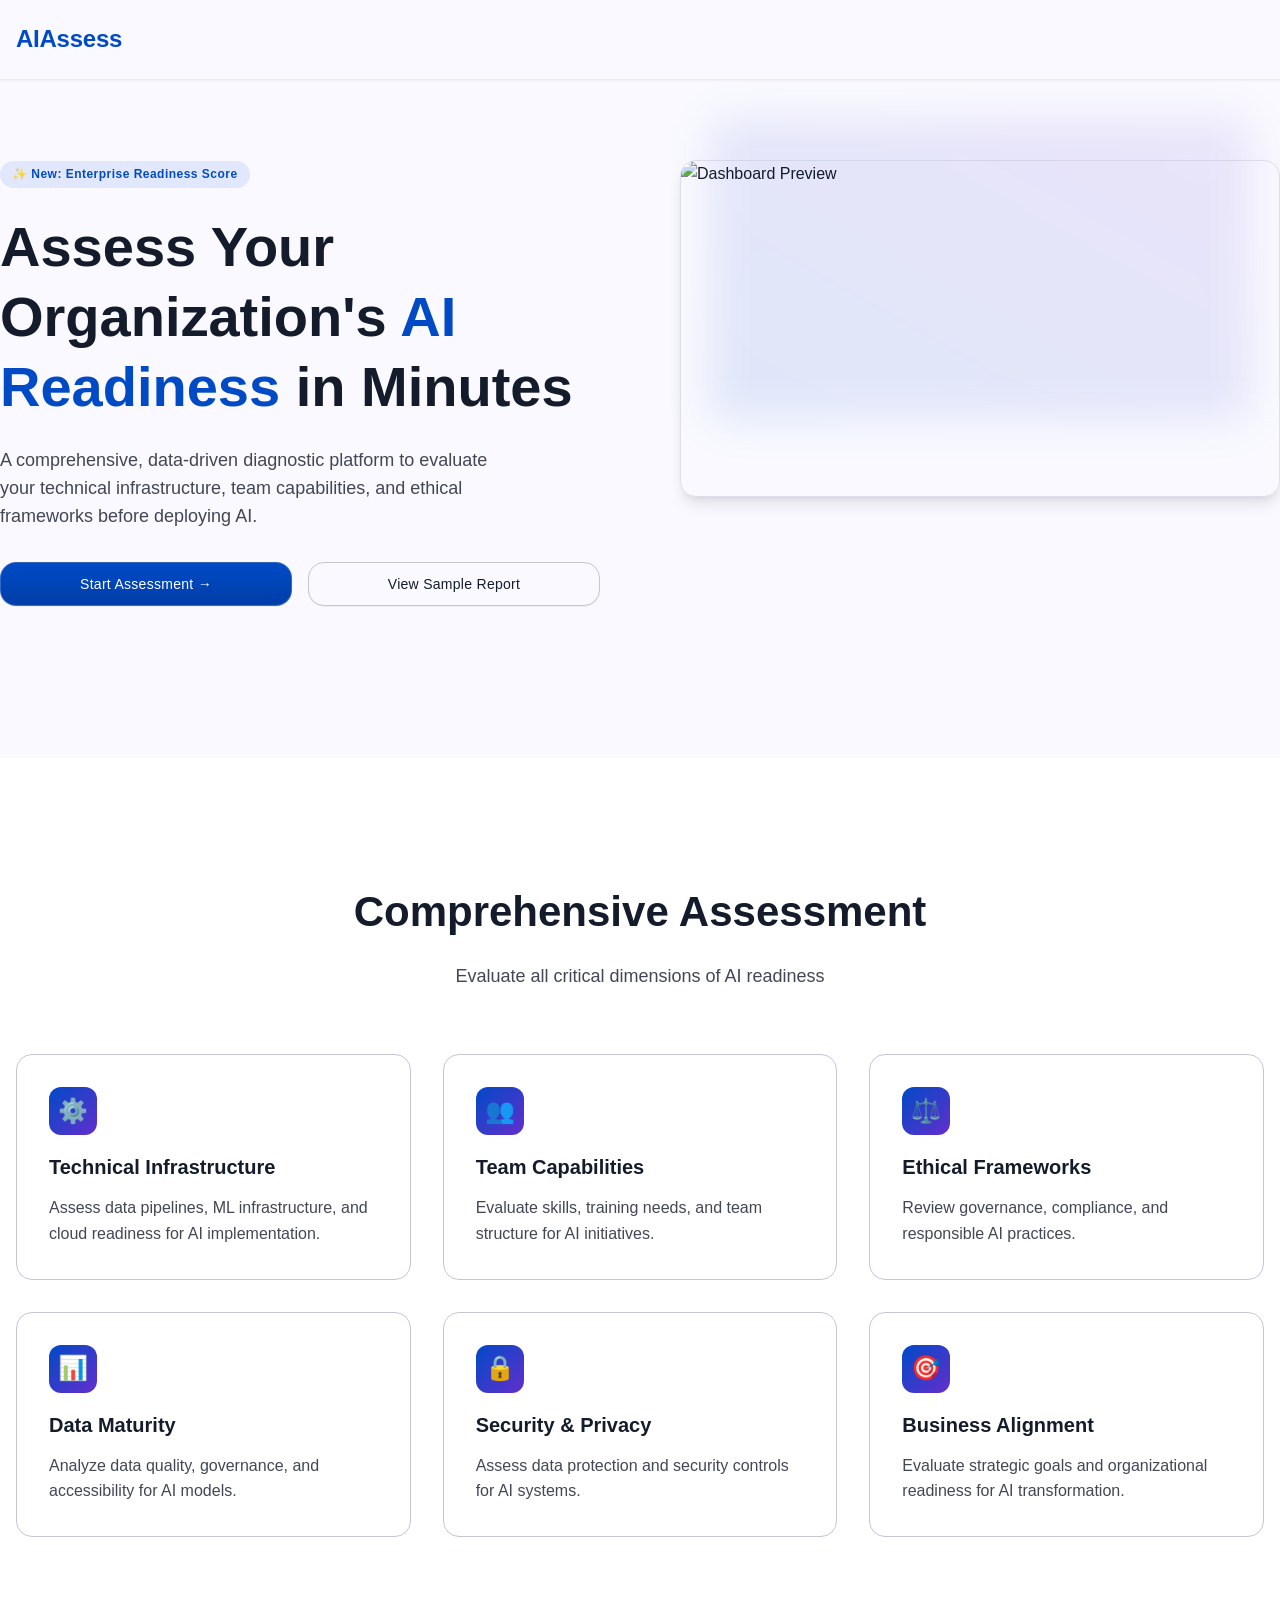
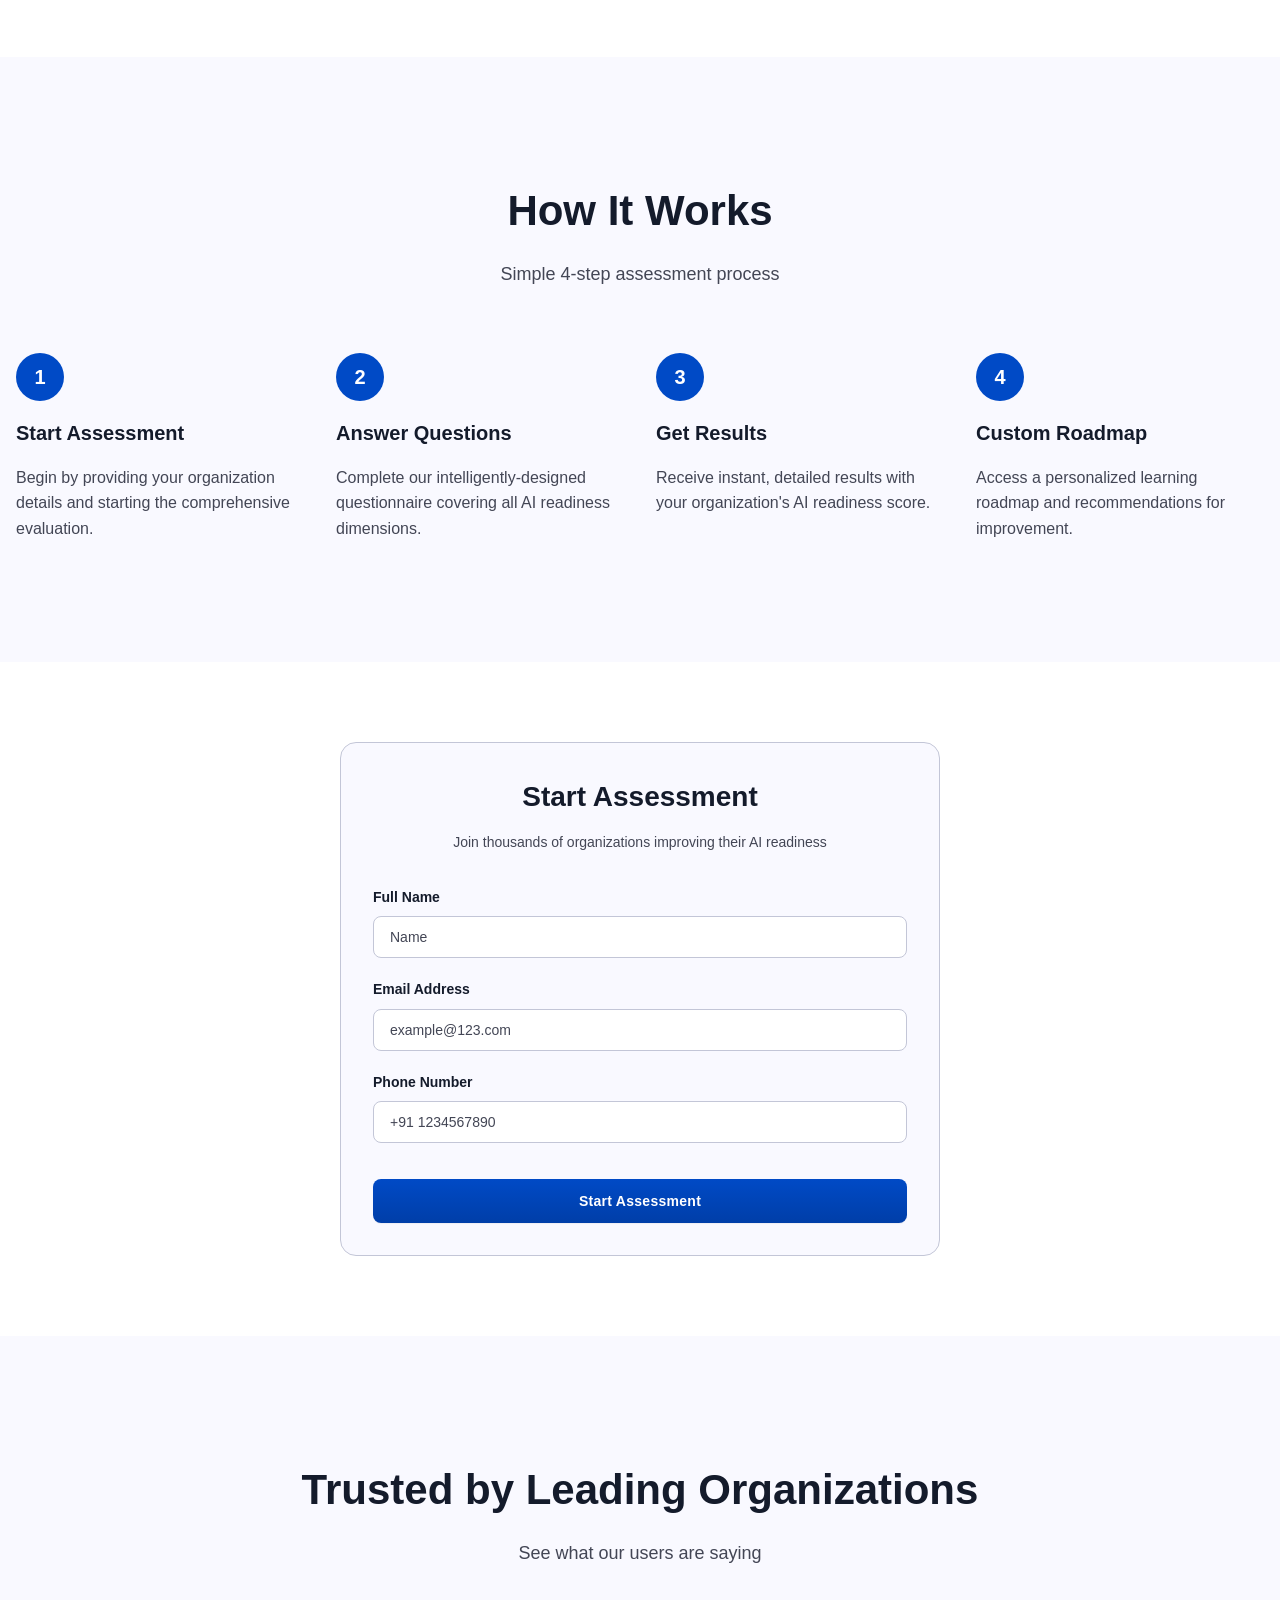
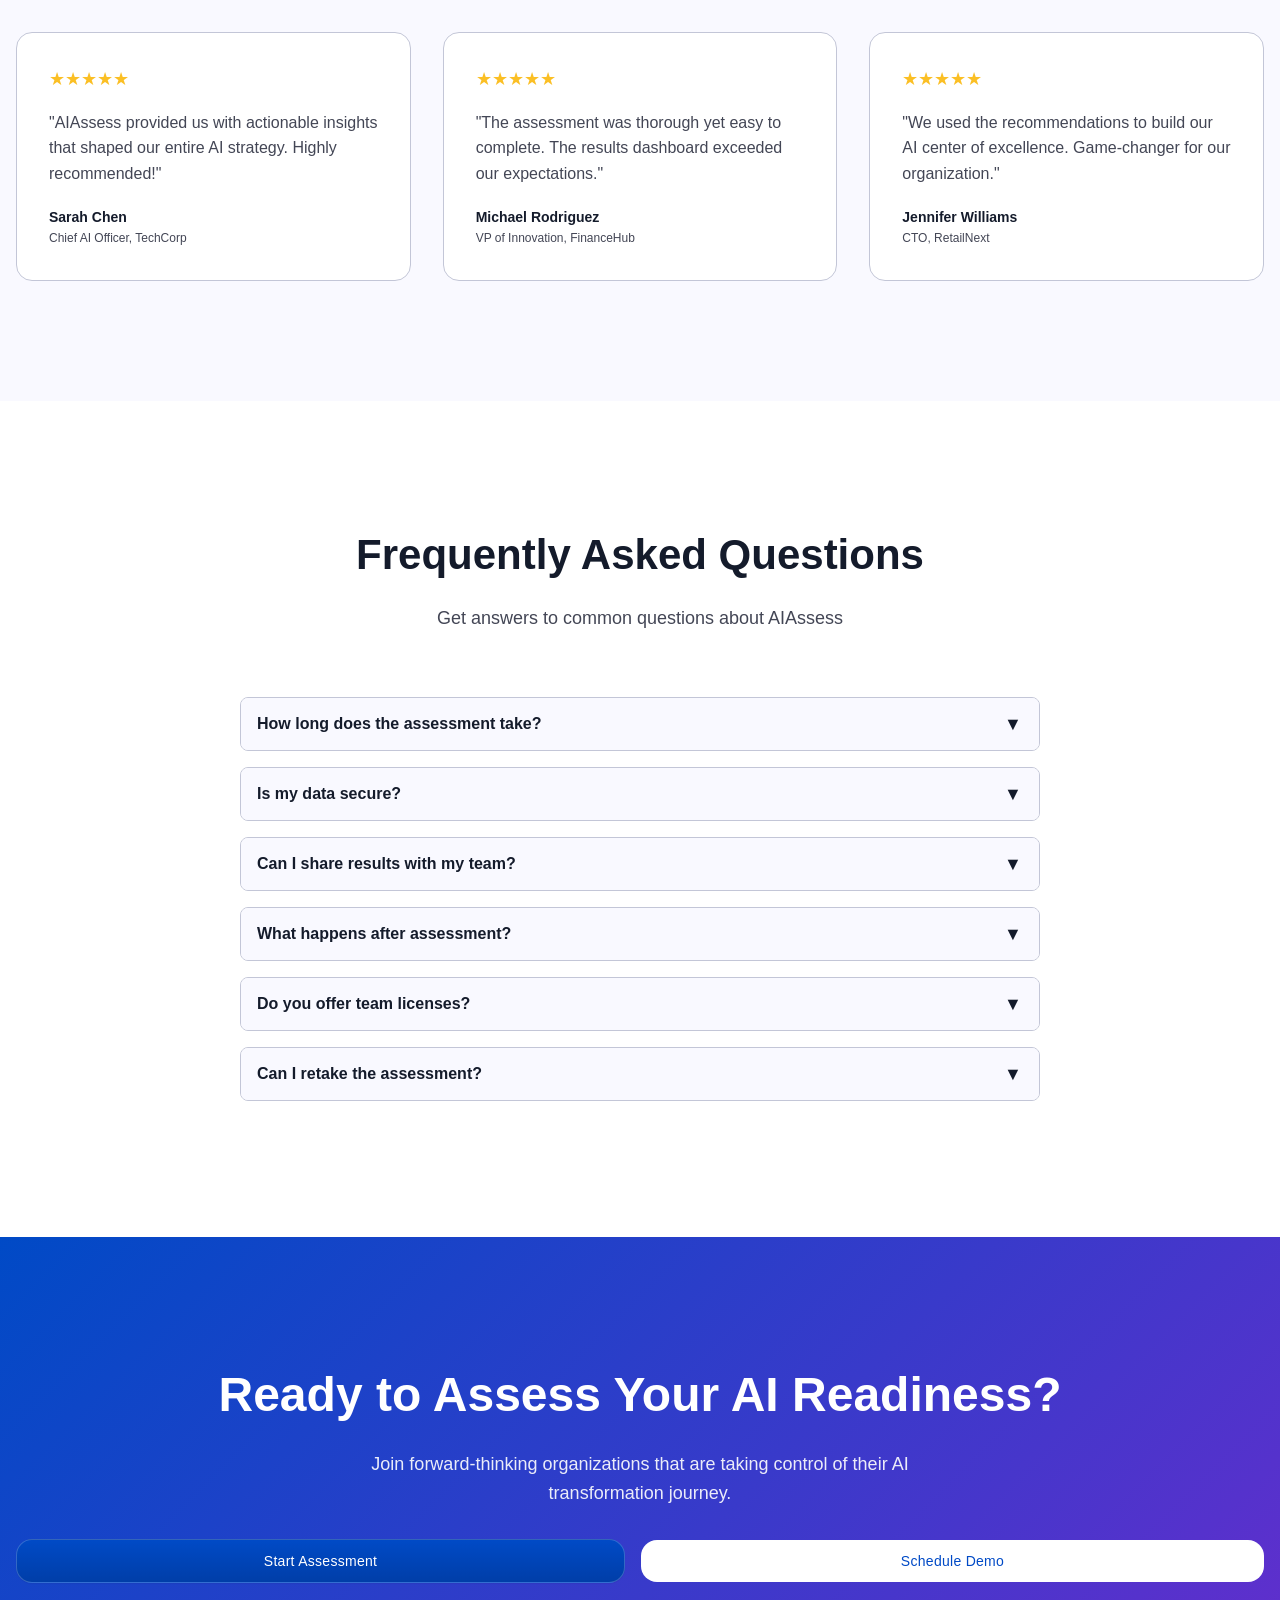
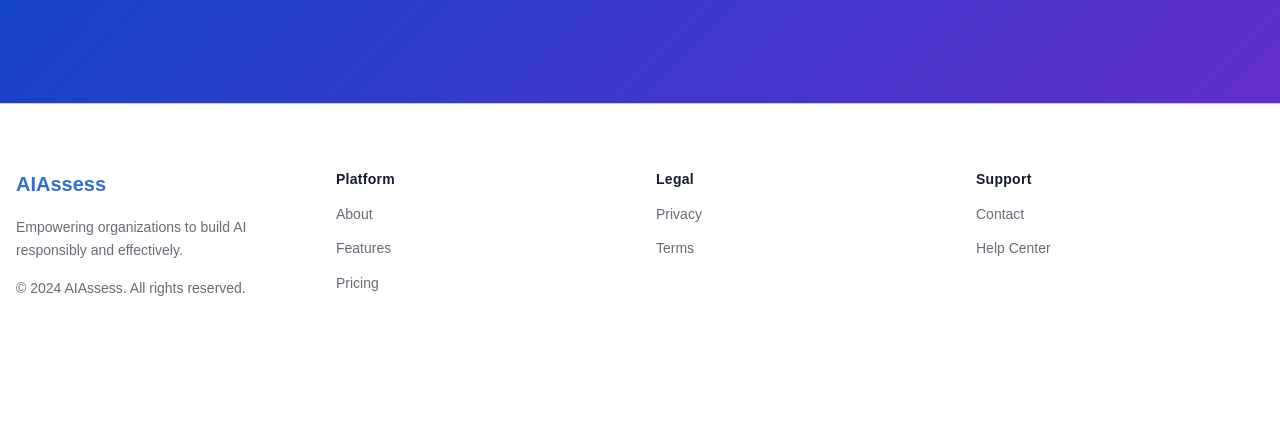
==== commit 0c5074f5: "Update index.html" ====
--- a/index.html
+++ b/index.html
@@ -225,4 +225,1032 @@
                 font-size: 48px;
             }
 
-... (truncated for brevity) ...+            .hero-description {
+                font-size: 18px;
+            }
+
+            .hero-buttons {
+                flex-direction: row;
+                width: 100%;
+            }
+
+            .btn {
+                flex: 1;
+            }
+
+            .hero {
+                padding-top: 160px;
+                padding-bottom: 120px;
+            }
+        }
+
+        @media (min-width: 1024px) {
+            .hero-title {
+                font-size: 56px;
+            }
+
+            .hero {
+                flex-direction: row;
+                gap: 80px;
+                align-items: flex-start;
+            }
+
+            .hero-content {
+                flex: 1;
+                padding: 0;
+            }
+
+            .hero-preview {
+                flex: 1;
+                padding: 0;
+            }
+        }
+
+        .features {
+            padding: 80px 16px;
+            max-width: 1280px;
+            margin: 0 auto;
+            background: var(--bg-white);
+        }
+
+        .section-title {
+            font-size: 36px;
+            font-weight: 700;
+            text-align: center;
+            margin-bottom: 16px;
+            color: var(--text-dark);
+        }
+
+        .section-subtitle {
+            font-size: 18px;
+            color: var(--text-muted);
+            text-align: center;
+            margin-bottom: 64px;
+        }
+
+        .features-grid {
+            display: grid;
+            grid-template-columns: 1fr;
+            gap: 32px;
+        }
+
+        .feature-card {
+            padding: 32px;
+            border: 1px solid var(--border-light);
+            border-radius: 16px;
+            background: var(--bg-white);
+            transition: all 0.3s ease;
+        }
+
+        .feature-card:hover {
+            border-color: var(--primary);
+            box-shadow: 0px 10px 30px rgba(0, 74, 198, 0.15);
+        }
+
+        .feature-icon {
+            width: 48px;
+            height: 48px;
+            background: linear-gradient(135deg, var(--primary) 0%, var(--secondary) 100%);
+            border-radius: 12px;
+            display: flex;
+            align-items: center;
+            justify-content: center;
+            color: white;
+            font-size: 24px;
+            margin-bottom: 16px;
+        }
+
+        .feature-title {
+            font-size: 20px;
+            font-weight: 700;
+            margin-bottom: 12px;
+            color: var(--text-dark);
+        }
+
+        .feature-description {
+            font-size: 16px;
+            line-height: 1.6;
+            color: var(--text-muted);
+        }
+
+        @media (min-width: 768px) {
+            .features-grid {
+                grid-template-columns: repeat(2, 1fr);
+            }
+
+            .section-title {
+                font-size: 42px;
+            }
+
+            .features {
+                padding: 120px 16px;
+            }
+        }
+
+        @media (min-width: 1024px) {
+            .features-grid {
+                grid-template-columns: repeat(3, 1fr);
+            }
+        }
+
+        .how-it-works {
+            padding: 80px 16px;
+            max-width: 1280px;
+            margin: 0 auto;
+            background: var(--bg-light);
+        }
+
+        .steps-grid {
+            display: grid;
+            grid-template-columns: 1fr;
+            gap: 32px;
+        }
+
+        .step {
+            display: flex;
+            flex-direction: column;
+            gap: 16px;
+        }
+
+        .step-number {
+            display: flex;
+            align-items: center;
+            justify-content: center;
+            width: 48px;
+            height: 48px;
+            background: var(--primary);
+            color: white;
+            font-weight: 700;
+            font-size: 20px;
+            border-radius: 50%;
+        }
+
+        .step-title {
+            font-size: 20px;
+            font-weight: 700;
+            color: var(--text-dark);
+        }
+
+        .step-description {
+            font-size: 16px;
+            color: var(--text-muted);
+            line-height: 1.6;
+        }
+
+        @media (min-width: 768px) {
+            .steps-grid {
+                grid-template-columns: repeat(2, 1fr);
+            }
+
+            .how-it-works {
+                padding: 120px 16px;
+            }
+        }
+
+        @media (min-width: 1024px) {
+            .steps-grid {
+                grid-template-columns: repeat(4, 1fr);
+            }
+        }
+
+        .assessment-form-section {
+            padding: 80px 16px;
+            max-width: 1280px;
+            margin: 0 auto;
+            background: var(--bg-white);
+        }
+
+        .form-wrapper {
+            background: var(--bg-light);
+            border: 1px solid var(--border-light);
+            border-radius: 16px;
+            padding: 32px;
+            max-width: 600px;
+            margin: 0 auto;
+        }
+
+        .form-title {
+            font-size: 28px;
+            font-weight: 700;
+            margin-bottom: 12px;
+            color: var(--text-dark);
+            text-align: center;
+        }
+
+        .form-description {
+            font-size: 14px;
+            color: var(--text-muted);
+            text-align: center;
+            margin-bottom: 32px;
+        }
+
+        .form-group {
+            margin-bottom: 20px;
+        }
+
+        .form-label {
+            display: block;
+            font-size: 14px;
+            font-weight: 600;
+            margin-bottom: 8px;
+            color: var(--text-dark);
+        }
+
+        .form-input {
+            width: 100%;
+            padding: 12px 16px;
+            border: 1px solid var(--border-light);
+            border-radius: 8px;
+            font-size: 14px;
+            font-family: inherit;
+            transition: all 0.3s ease;
+            background: var(--bg-white);
+            color: var(--text-dark);
+        }
+
+        .form-input:focus {
+            outline: none;
+            border-color: var(--primary);
+            box-shadow: 0 0 0 3px rgba(0, 74, 198, 0.1);
+        }
+
+        .form-input::placeholder {
+            color: var(--text-muted);
+        }
+
+        .form-submit {
+            width: 100%;
+            padding: 14px 24px;
+            background: linear-gradient(180deg, var(--primary) 0%, var(--primary-dark) 100%);
+            color: white;
+            border: none;
+            border-radius: 8px;
+            font-size: 14px;
+            font-weight: 600;
+            cursor: pointer;
+            transition: all 0.3s ease;
+            margin-top: 16px;
+            letter-spacing: 0.28px;
+        }
+
+        .form-submit:hover:not(:disabled) {
+            transform: translateY(-2px);
+            box-shadow: 0px 4px 12px rgba(0, 74, 198, 0.3);
+        }
+
+        .form-submit:disabled {
+            opacity: 0.6;
+            cursor: not-allowed;
+        }
+
+        .form-message {
+            margin-top: 20px;
+            padding: 12px 16px;
+            border-radius: 8px;
+            text-align: center;
+            font-size: 14px;
+            display: none;
+        }
+
+        .form-message.success {
+            background: #d1fae5;
+            color: #065f46;
+            border: 1px solid #6ee7b7;
+            display: block;
+        }
+
+        .form-message.error {
+            background: #fee2e2;
+            color: #991b1b;
+            border: 1px solid #fca5a5;
+            display: block;
+        }
+
+        .testimonials {
+            padding: 80px 16px;
+            max-width: 1280px;
+            margin: 0 auto;
+            background: var(--bg-light);
+        }
+
+        .testimonials-grid {
+            display: grid;
+            grid-template-columns: 1fr;
+            gap: 32px;
+        }
+
+        .testimonial-card {
+            background: var(--bg-white);
+            border: 1px solid var(--border-light);
+            border-radius: 16px;
+            padding: 32px;
+        }
+
+        .testimonial-stars {
+            color: #fbbf24;
+            font-size: 18px;
+            margin-bottom: 16px;
+        }
+
+        .testimonial-text {
+            font-size: 16px;
+            line-height: 1.6;
+            color: var(--text-muted);
+            margin-bottom: 20px;
+        }
+
+        .testimonial-author {
+            font-weight: 700;
+            color: var(--text-dark);
+            font-size: 14px;
+        }
+
+        .testimonial-role {
+            font-size: 12px;
+            color: var(--text-muted);
+        }
+
+        @media (min-width: 768px) {
+            .testimonials-grid {
+                grid-template-columns: repeat(2, 1fr);
+            }
+
+            .testimonials {
+                padding: 120px 16px;
+            }
+        }
+
+        @media (min-width: 1024px) {
+            .testimonials-grid {
+                grid-template-columns: repeat(3, 1fr);
+            }
+        }
+
+        .faq {
+            padding: 80px 16px;
+            max-width: 1280px;
+            margin: 0 auto;
+            background: var(--bg-white);
+        }
+
+        .faq-grid {
+            max-width: 800px;
+            margin: 0 auto;
+        }
+
+        .faq-item {
+            margin-bottom: 16px;
+            border: 1px solid var(--border-light);
+            border-radius: 8px;
+            overflow: hidden;
+        }
+
+        .faq-question {
+            width: 100%;
+            padding: 16px;
+            background: var(--bg-light);
+            border: none;
+            cursor: pointer;
+            font-size: 16px;
+            font-weight: 600;
+            text-align: left;
+            color: var(--text-dark);
+            display: flex;
+            justify-content: space-between;
+            align-items: center;
+            transition: all 0.3s ease;
+        }
+
+        .faq-question:hover {
+            background: var(--bg-white);
+            color: var(--primary);
+        }
+
+        .faq-toggle {
+            width: 20px;
+            height: 20px;
+            display: flex;
+            align-items: center;
+            justify-content: center;
+            font-size: 18px;
+            transition: transform 0.3s ease;
+        }
+
+        .faq-item.open .faq-toggle {
+            transform: rotate(180deg);
+        }
+
+        .faq-answer {
+            padding: 0 16px;
+            max-height: 0;
+            overflow: hidden;
+            transition: max-height 0.3s ease;
+            background: var(--bg-white);
+        }
+
+        .faq-item.open .faq-answer {
+            padding: 16px;
+            max-height: 500px;
+        }
+
+        .faq-answer p {
+            color: var(--text-muted);
+            line-height: 1.6;
+            font-size: 14px;
+        }
+
+        @media (min-width: 768px) {
+            .faq {
+                padding: 120px 16px;
+            }
+        }
+
+        .final-cta {
+            padding: 80px 16px;
+            background: linear-gradient(135deg, var(--primary) 0%, var(--secondary) 100%);
+            color: white;
+            text-align: center;
+        }
+
+        .cta-title {
+            font-size: 42px;
+            font-weight: 700;
+            margin-bottom: 16px;
+        }
+
+        .cta-description {
+            font-size: 18px;
+            margin-bottom: 32px;
+            opacity: 0.9;
+            max-width: 600px;
+            margin-left: auto;
+            margin-right: auto;
+        }
+
+        .cta-buttons {
+            display: flex;
+            flex-direction: column;
+            gap: 16px;
+            justify-content: center;
+            align-items: center;
+        }
+
+        .btn-white {
+            background: white;
+            color: var(--primary);
+            padding: 13px 32px;
+        }
+
+        .btn-white:hover {
+            background: var(--bg-light);
+        }
+
+        @media (min-width: 768px) {
+            .cta-buttons {
+                flex-direction: row;
+            }
+
+            .final-cta {
+                padding: 120px 16px;
+            }
+
+            .cta-title {
+                font-size: 48px;
+            }
+        }
+
+        footer {
+            background: white;
+            border-top: 1px solid var(--border-light);
+            padding: 64px 16px;
+        }
+
+        .footer-container {
+            max-width: 1280px;
+            margin: 0 auto;
+        }
+
+        .footer-grid {
+            display: grid;
+            grid-template-columns: 1fr;
+            gap: 32px;
+            margin-bottom: 32px;
+        }
+
+        .footer-column h4 {
+            font-size: 14px;
+            font-weight: 700;
+            color: var(--text-dark);
+            margin-bottom: 12px;
+            letter-spacing: 0.28px;
+        }
+
+        .footer-link {
+            display: block;
+            color: var(--text-muted);
+            text-decoration: none;
+            font-size: 14px;
+            margin-bottom: 12px;
+            opacity: 0.8;
+            transition: all 0.3s ease;
+        }
+
+        .footer-link:hover {
+            color: var(--primary);
+        }
+
+        .footer-company {
+            margin-bottom: 32px;
+        }
+
+        .footer-logo {
+            font-size: 20px;
+            font-weight: 700;
+            color: var(--primary);
+            margin-bottom: 16px;
+            opacity: 0.8;
+        }
+
+        .footer-description {
+            font-size: 14px;
+            color: var(--text-muted);
+            opacity: 0.8;
+            line-height: 1.6;
+        }
+
+        .footer-copyright {
+            font-size: 14px;
+            color: var(--text-muted);
+            opacity: 0.8;
+            margin-top: 16px;
+        }
+
+        @media (min-width: 768px) {
+            .footer-grid {
+                grid-template-columns: repeat(4, 1fr);
+            }
+
+            .footer-company {
+                grid-column: 1;
+            }
+
+            footer {
+                padding: 64px 16px;
+            }
+        }
+
+        @media (max-width: 767px) {
+            body {
+                font-size: 14px;
+            }
+
+            .section-title {
+                font-size: 28px;
+            }
+
+            .section-subtitle {
+                font-size: 16px;
+            }
+
+            .feature-card,
+            .testimonial-card {
+                padding: 24px;
+            }
+        }
+    </style>
+</head>
+<body>
+    <nav>
+        <a href="#" class="nav-logo">AIAssess</a>
+        <button class="nav-menu-btn" onclick="toggleMenu()">
+            <svg viewBox="0 0 24 24" fill="none" xmlns="http://www.w3.org/2000/svg">
+                <path d="M3 6h18" stroke="currentColor"/>
+                <path d="M3 12h18" stroke="currentColor"/>
+                <path d="M3 18h18" stroke="currentColor"/>
+            </svg>
+        </button>
+    </nav>
+
+    <section class="hero">
+        <div class="hero-content">
+            <div class="hero-badge">
+                ✨ New: Enterprise Readiness Score
+            </div>
+            <h1 class="hero-title">
+                Assess Your Organization's <span class="highlight">AI Readiness</span> in Minutes
+            </h1>
+            <p class="hero-description">
+                A comprehensive, data-driven diagnostic platform to evaluate your technical infrastructure, team capabilities, and ethical frameworks before deploying AI.
+            </p>
+            <div class="hero-buttons">
+                <button class="btn btn-primary" onclick="scrollToForm()">
+                    Start Assessment →
+                </button>
+                <button class="btn btn-secondary">View Sample Report</button>
+            </div>
+        </div>
+        <div class="hero-preview">
+            <div class="preview-blur"></div>
+            <div class="preview-image">
+                <img src="https://www.figma.com/api/mcp/asset/4d0fa0c1-a192-45c7-82ce-82b84a776b13.png" alt="Dashboard Preview" loading="lazy">
+            </div>
+        </div>
+    </section>
+
+    <section class="features">
+        <h2 class="section-title">Comprehensive Assessment</h2>
+        <p class="section-subtitle">Evaluate all critical dimensions of AI readiness</p>
+        <div class="features-grid">
+            <div class="feature-card">
+                <div class="feature-icon">⚙️</div>
+                <h3 class="feature-title">Technical Infrastructure</h3>
+                <p class="feature-description">Assess data pipelines, ML infrastructure, and cloud readiness for AI implementation.</p>
+            </div>
+            <div class="feature-card">
+                <div class="feature-icon">👥</div>
+                <h3 class="feature-title">Team Capabilities</h3>
+                <p class="feature-description">Evaluate skills, training needs, and team structure for AI initiatives.</p>
+            </div>
+            <div class="feature-card">
+                <div class="feature-icon">⚖️</div>
+                <h3 class="feature-title">Ethical Frameworks</h3>
+                <p class="feature-description">Review governance, compliance, and responsible AI practices.</p>
+            </div>
+            <div class="feature-card">
+                <div class="feature-icon">📊</div>
+                <h3 class="feature-title">Data Maturity</h3>
+                <p class="feature-description">Analyze data quality, governance, and accessibility for AI models.</p>
+            </div>
+            <div class="feature-card">
+                <div class="feature-icon">🔒</div>
+                <h3 class="feature-title">Security & Privacy</h3>
+                <p class="feature-description">Assess data protection and security controls for AI systems.</p>
+            </div>
+            <div class="feature-card">
+                <div class="feature-icon">🎯</div>
+                <h3 class="feature-title">Business Alignment</h3>
+                <p class="feature-description">Evaluate strategic goals and organizational readiness for AI transformation.</p>
+            </div>
+        </div>
+    </section>
+
+    <section class="how-it-works">
+        <h2 class="section-title">How It Works</h2>
+        <p class="section-subtitle">Simple 4-step assessment process</p>
+        <div class="steps-grid">
+            <div class="step">
+                <div class="step-number">1</div>
+                <h3 class="step-title">Start Assessment</h3>
+                <p class="step-description">Begin by providing your organization details and starting the comprehensive evaluation.</p>
+            </div>
+            <div class="step">
+                <div class="step-number">2</div>
+                <h3 class="step-title">Answer Questions</h3>
+                <p class="step-description">Complete our intelligently-designed questionnaire covering all AI readiness dimensions.</p>
+            </div>
+            <div class="step">
+                <div class="step-number">3</div>
+                <h3 class="step-title">Get Results</h3>
+                <p class="step-description">Receive instant, detailed results with your organization's AI readiness score.</p>
+            </div>
+            <div class="step">
+                <div class="step-number">4</div>
+                <h3 class="step-title">Custom Roadmap</h3>
+                <p class="step-description">Access a personalized learning roadmap and recommendations for improvement.</p>
+            </div>
+        </div>
+    </section>
+
+    <section class="assessment-form-section" id="assessment-form">
+        <div class="form-wrapper">
+            <h2 class="form-title">Start Assessment</h2>
+            <p class="form-description">Join thousands of organizations improving their AI readiness</p>
+            <form id="assessmentForm" onsubmit="handleFormSubmit(event)">
+                <div class="form-group">
+                    <label for="name" class="form-label">Full Name</label>
+                    <input 
+                        type="text" 
+                        id="name" 
+                        name="name" 
+                        class="form-input" 
+                        placeholder="Name" 
+                        required
+                    >
+                </div>
+                <div class="form-group">
+                    <label for="email" class="form-label">Email Address</label>
+                    <input 
+                        type="email" 
+                        id="email" 
+                        name="email" 
+                        class="form-input" 
+                        placeholder="example@123.com" 
+                        required
+                    >
+                </div>
+                <div class="form-group">
+                    <label for="phone" class="form-label">Phone Number</label>
+                    <input 
+                        type="tel" 
+                        id="phone" 
+                        name="phone" 
+                        class="form-input" 
+                        placeholder="+91 1234567890" 
+                        required
+                    >
+                </div>
+                <button type="submit" class="btn btn-primary form-submit" id="submitBtn">
+                    Start Assessment
+                </button>
+            </form>
+            <div class="form-message" id="formMessage"></div>
+        </div>
+    </section>
+
+    <section class="testimonials">
+        <h2 class="section-title">Trusted by Leading Organizations</h2>
+        <p class="section-subtitle">See what our users are saying</p>
+        <div class="testimonials-grid">
+            <div class="testimonial-card">
+                <div class="testimonial-stars">★★★★★</div>
+                <p class="testimonial-text">"AIAssess provided us with actionable insights that shaped our entire AI strategy. Highly recommended!"</p>
+                <div class="testimonial-author">Sarah Chen</div>
+                <div class="testimonial-role">Chief AI Officer, TechCorp</div>
+            </div>
+            <div class="testimonial-card">
+                <div class="testimonial-stars">★★★★★</div>
+                <p class="testimonial-text">"The assessment was thorough yet easy to complete. The results dashboard exceeded our expectations."</p>
+                <div class="testimonial-author">Michael Rodriguez</div>
+                <div class="testimonial-role">VP of Innovation, FinanceHub</div>
+            </div>
+            <div class="testimonial-card">
+                <div class="testimonial-stars">★★★★★</div>
+                <p class="testimonial-text">"We used the recommendations to build our AI center of excellence. Game-changer for our organization."</p>
+                <div class="testimonial-author">Jennifer Williams</div>
+                <div class="testimonial-role">CTO, RetailNext</div>
+            </div>
+        </div>
+    </section>
+
+    <section class="faq">
+        <h2 class="section-title">Frequently Asked Questions</h2>
+        <p class="section-subtitle">Get answers to common questions about AIAssess</p>
+        <div class="faq-grid">
+            <div class="faq-item">
+                <button class="faq-question" onclick="toggleFAQ(this)">
+                    <span>How long does the assessment take?</span>
+                    <span class="faq-toggle">▼</span>
+                </button>
+                <div class="faq-answer">
+                    <p>The assessment typically takes 15-20 minutes to complete. You can save your progress and resume later if needed.</p>
+                </div>
+            </div>
+            <div class="faq-item">
+                <button class="faq-question" onclick="toggleFAQ(this)">
+                    <span>Is my data secure?</span>
+                    <span class="faq-toggle">▼</span>
+                </button>
+                <div class="faq-answer">
+                    <p>Yes, we use enterprise-grade encryption and comply with GDPR, CCPA, and other data protection regulations.</p>
+                </div>
+            </div>
+            <div class="faq-item">
+                <button class="faq-question" onclick="toggleFAQ(this)">
+                    <span>Can I share results with my team?</span>
+                    <span class="faq-toggle">▼</span>
+                </button>
+                <div class="faq-answer">
+                    <p>Absolutely! You can share your results, detailed reports, and recommendations with your entire organization.</p>
+                </div>
+            </div>
+            <div class="faq-item">
+                <button class="faq-question" onclick="toggleFAQ(this)">
+                    <span>What happens after assessment?</span>
+                    <span class="faq-toggle">▼</span>
+                </button>
+                <div class="faq-answer">
+                    <p>You'll receive a personalized learning roadmap with specific recommendations and resources to improve your AI readiness score.</p>
+                </div>
+            </div>
+            <div class="faq-item">
+                <button class="faq-question" onclick="toggleFAQ(this)">
+                    <span>Do you offer team licenses?</span>
+                    <span class="faq-toggle">▼</span>
+                </button>
+                <div class="faq-answer">
+                    <p>Yes! We offer team and enterprise licenses with advanced features and dedicated support.</p>
+                </div>
+            </div>
+            <div class="faq-item">
+                <button class="faq-question" onclick="toggleFAQ(this)">
+                    <span>Can I retake the assessment?</span>
+                    <span class="faq-toggle">▼</span>
+                </button>
+                <div class="faq-answer">
+                    <p>Yes, you can retake the assessment anytime to track your progress and improvements over time.</p>
+                </div>
+            </div>
+        </div>
+    </section>
+
+    <section class="final-cta">
+        <h2 class="cta-title">Ready to Assess Your AI Readiness?</h2>
+        <p class="cta-description">Join forward-thinking organizations that are taking control of their AI transformation journey.</p>
+        <div class="cta-buttons">
+            <button class="btn btn-primary" onclick="scrollToForm()">Start Assessment</button>
+            <button class="btn btn-white">Schedule Demo</button>
+        </div>
+    </section>
+
+    <footer>
+        <div class="footer-container">
+            <div class="footer-grid">
+                <div class="footer-company">
+                    <div class="footer-logo">AIAssess</div>
+                    <p class="footer-description">Empowering organizations to build AI responsibly and effectively.</p>
+                    <p class="footer-copyright">© 2024 AIAssess. All rights reserved.</p>
+                </div>
+                <div class="footer-column">
+                    <h4>Platform</h4>
+                    <a href="#" class="footer-link">About</a>
+                    <a href="#" class="footer-link">Features</a>
+                    <a href="#" class="footer-link">Pricing</a>
+                </div>
+                <div class="footer-column">
+                    <h4>Legal</h4>
+                    <a href="#" class="footer-link">Privacy</a>
+                    <a href="#" class="footer-link">Terms</a>
+                </div>
+                <div class="footer-column">
+                    <h4>Support</h4>
+                    <a href="#" class="footer-link">Contact</a>
+                    <a href="#" class="footer-link">Help Center</a>
+                </div>
+            </div>
+        </div>
+    </footer>
+
+    <script>
+        const SCRIPT_URL = 'https://script.google.com/macros/s/AKfycbwdDyTTjcw_TAHNvk2tgKCseFtQ6eg_lmTW14yWS78pgaXhoK9hWSeKgK_BIMiziX5-/exec';
+
+        function toggleMenu() {
+            console.log('Menu toggled');
+        }
+
+        function scrollToForm() {
+            const formSection = document.getElementById('assessment-form');
+            formSection.scrollIntoView({ behavior: 'smooth' });
+        }
+
+        function handleFormSubmit(event) {
+            event.preventDefault();
+
+            const name = document.getElementById('name').value.trim();
+            const email = document.getElementById('email').value.trim();
+            const phone = document.getElementById('phone').value.trim();
+            const submitBtn = document.getElementById('submitBtn');
+
+            if (!name || !email || !phone) {
+                showError('Please fill in all fields');
+                return;
+            }
+
+            const emailRegex = /^[^\s@]+@[^\s@]+\.[^\s@]+$/;
+            if (!emailRegex.test(email)) {
+                showError('Please enter a valid email address');
+                return;
+            }
+
+            submitBtn.disabled = true;
+            submitBtn.textContent = 'Submitting...';
+
+            const formData = new URLSearchParams({
+                name: name,
+                email: email,
+                phone: phone
+            });
+
+            fetch(SCRIPT_URL, {
+                method: 'POST',
+                headers: {
+                    'Content-Type': 'application/x-www-form-urlencoded;charset=UTF-8'
+                },
+                body: formData
+            })
+            .then(async (response) => {
+                const text = await response.text();
+                let data;
+
+                try {
+                    data = JSON.parse(text);
+                } catch (error) {
+                    data = { success: false, message: text };
+                }
+
+                if (!response.ok || !data.success) {
+                    throw new Error(data.message || 'Submission failed');
+                }
+
+                return data;
+            })
+            .then(() => {
+                            // Save user details for the assessment page to pick up
+                            localStorage.setItem('userName', name);
+                            localStorage.setItem('userEmail', email);
+                            localStorage.setItem('userPhone', phone);
+
+                            showSuccess('Details saved. Redirecting to assessment...');
+                            document.getElementById('assessmentForm').reset();
+
+                            // Small delay so user sees confirmation before navigation
+                            setTimeout(() => {
+                                window.location.href = 'assessment.html';
+                            }, 800);
+                        })
+            .catch((error) => {
+                showError(error.message || 'Network error. Please try again.');
+            })
+            .finally(() => {
+                submitBtn.disabled = false;
+                submitBtn.textContent = 'Start Assessment';
+            });
+        }
+
+        function showSuccess(message = 'Login successful!') {
+            const formMessage = document.getElementById('formMessage');
+            formMessage.className = 'form-message success';
+            formMessage.textContent = '✓ ' + message;
+        }
+
+        function showError(message) {
+            const formMessage = document.getElementById('formMessage');
+            formMessage.className = 'form-message error';
+            formMessage.textContent = '✗ ' + message;
+        }
+
+        function resetForm() {
+            document.getElementById('assessmentForm').reset();
+            document.getElementById('formMessage').className = 'form-message';
+            const submitBtn = document.getElementById('submitBtn');
+            submitBtn.disabled = false;
+            submitBtn.textContent = 'Start Assessment';
+        }
+
+        function toggleFAQ(element) {
+            const faqItem = element.closest('.faq-item');
+            faqItem.classList.toggle('open');
+        }
+
+        document.querySelectorAll('a[href^="#"]').forEach(anchor => {
+            anchor.addEventListener('click', function (e) {
+                const href = this.getAttribute('href');
+                if (href !== '#') {
+                    e.preventDefault();
+                    const target = document.querySelector(href);
+                    if (target) {
+                        target.scrollIntoView({ behavior: 'smooth' });
+                    }
+                }
+            });
+        });
+
+        window.addEventListener('scroll', () => {
+            const nav = document.querySelector('nav');
+            if (window.scrollY > 10) {
+                nav.style.boxShadow = '0px 4px 12px rgba(0, 0, 0, 0.1)';
+            } else {
+                nav.style.boxShadow = '0px 1px 2px 0px rgba(0, 0, 0, 0.05)';
+            }
+        });
+    </script>
+    <script>
+  (function(){
+    // Try to find the "Start Free Assessment" or "Start Assessment" button and add redirect
+    // Skip buttons/links that are inside the assessment form (so the form submit isn't intercepted)
+    function wireStartButton() {
+      const texts = ['Start Free Assessment','Start Assessment','Start Assessment →','Start assessment'];
+      const all = Array.from(document.querySelectorAll('button, a'));
+      for (const el of all) {
+        // don't wire elements that are part of the assessment form or are explicit submit controls
+        if (el.closest && el.closest('#assessmentForm')) continue;
+        if (el.id === 'submitBtn') continue;
+        const txt = (el.textContent || '').trim();
+        if (texts.includes(txt) || txt.toLowerCase().includes('start assessment')) {
+          el.addEventListener('click', (e) => {
+            // prevent default if it's a link or button with other behavior
+            e.preventDefault();
+            window.location.href = 'assessment.html';
+          });
+          // also set pointer cursor for links
+          el.style.cursor = 'pointer';
+          console.log('Wired landing start button to assessment.html');
+          return;
+        }
+      }
+      console.warn('Start assessment button not found automatically — please add link to assessment.html manually.');
+    }
+    document.addEventListener('DOMContentLoaded', wireStartButton);
+  })();
+</script>
+</body>
+</html>
